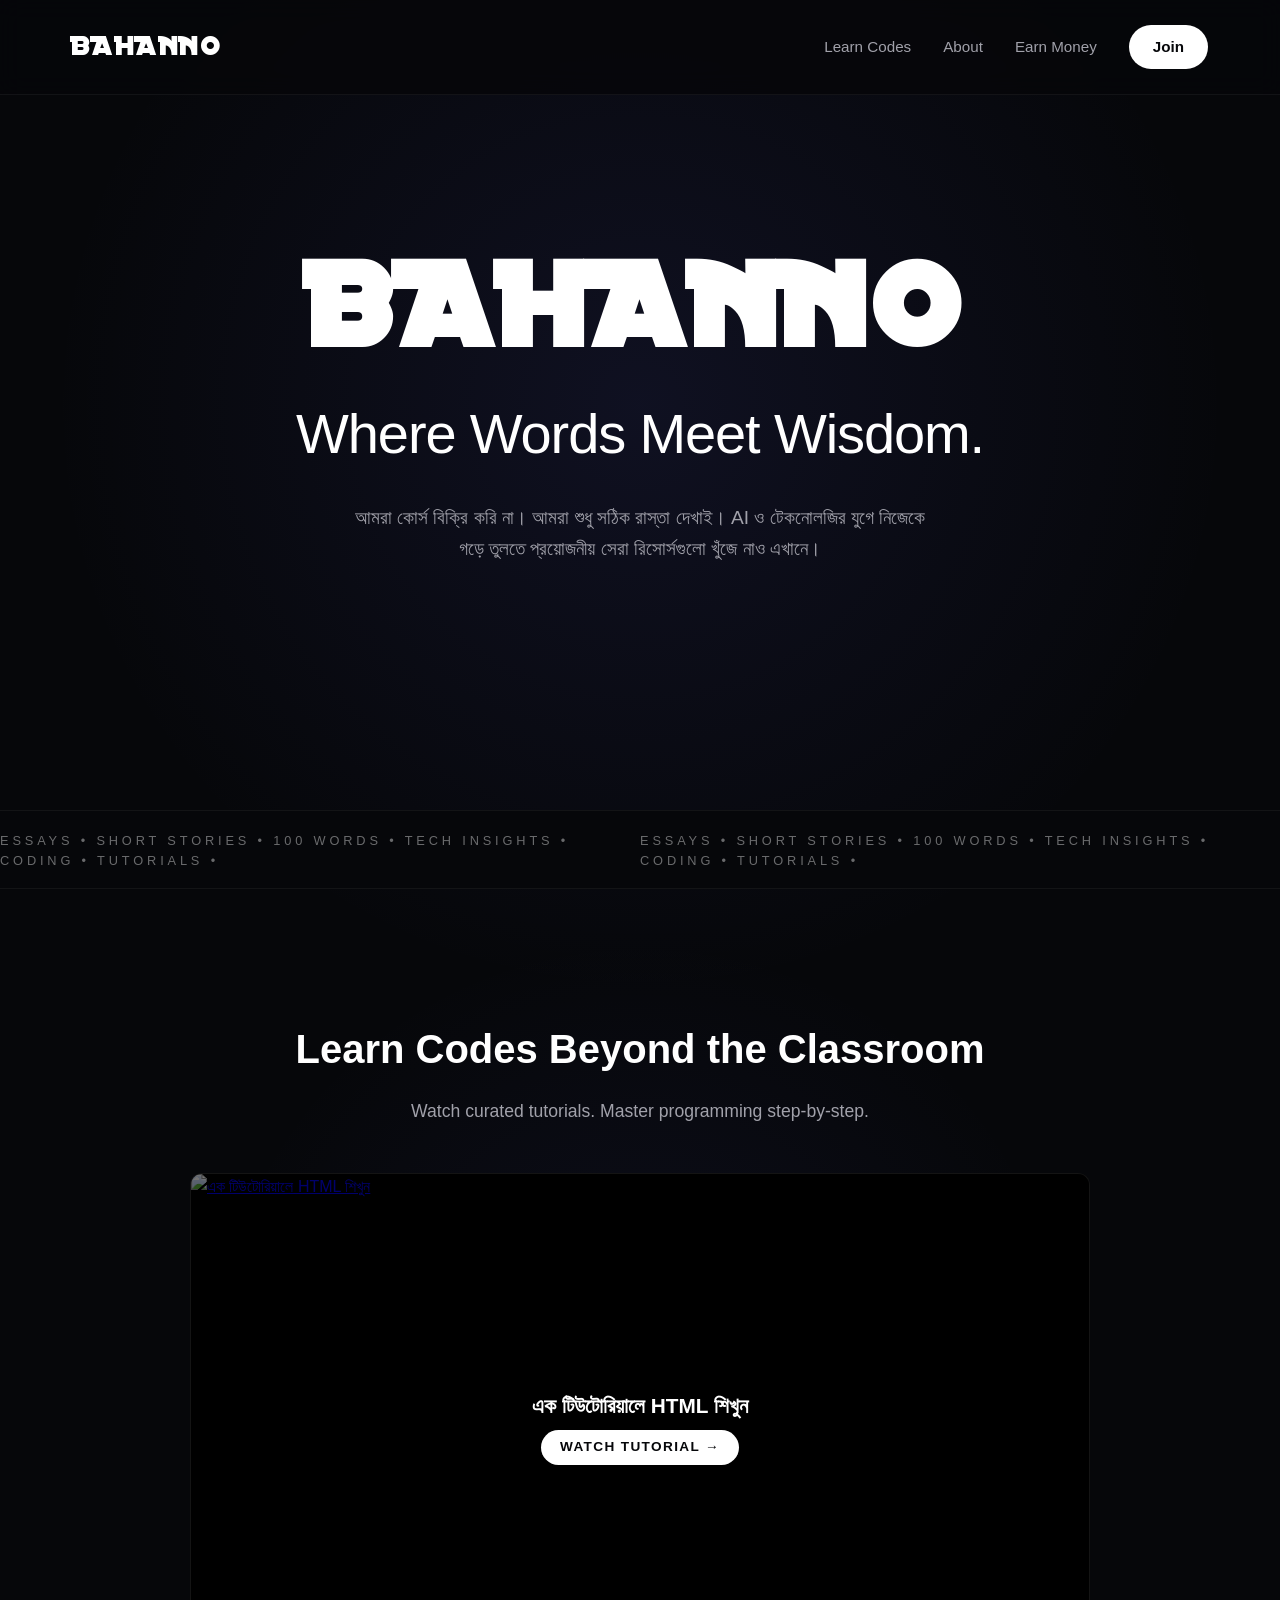
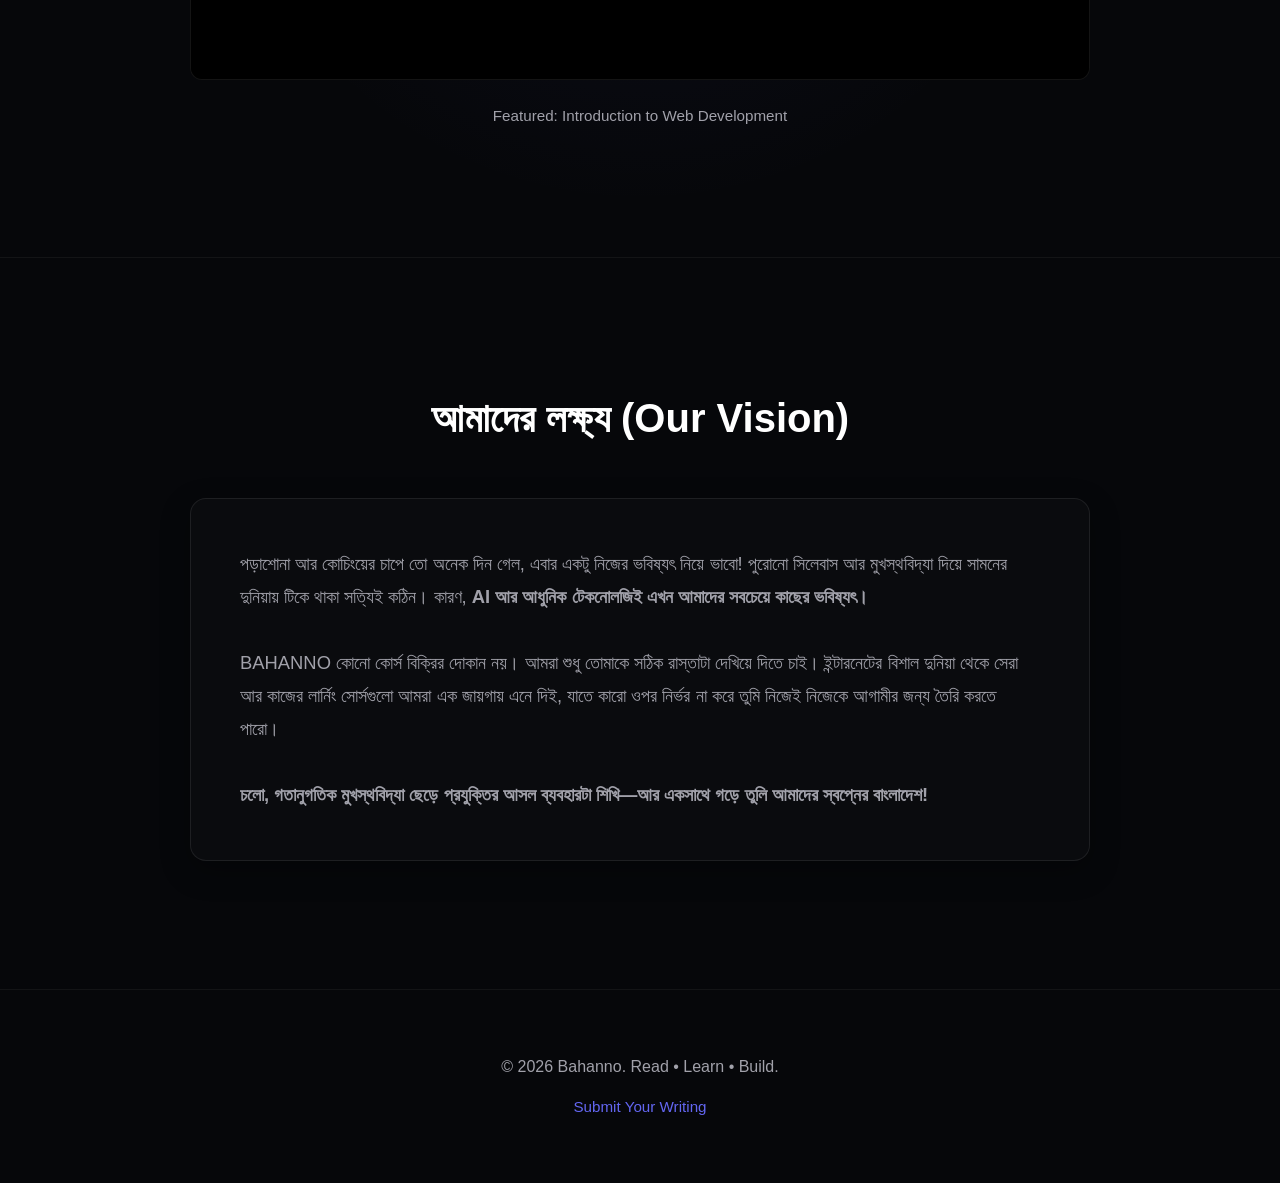
==== index.html @ 5e975644 "Update: Removed Writings section to focus on Video Resources and Earning Guides" ====
<!DOCTYPE html>
<html lang="en">
<head>
    <meta charset="UTF-8">
    <meta name="viewport" content="width=device-width, initial-scale=1.0">
    <title>BAHANNO — Read, Learn, and Build</title>
    <meta name="description" content="A premium text-based educational platform. Dive into stories, essays, and learn programming through curated videos.">
    <link href="https://api.fontshare.com/v2/css?f[]=clash-display@400,500,600,700&display=swap" rel="stylesheet">
    <link rel="stylesheet" href="style.css">
    <link rel="icon" href="favicon.svg" type="image/svg+xml">
    <meta name="google-site-verification" content="NQYOWww0oI9K60jm8zkJA8tMmXMYmN0m78YshQ8pZj4" />
</head>
<body>

    <!-- Premium Sticky Navbar -->
    <nav class="navbar">
        <div class="nav-container">
            <a href="#" class="nav-logo">BAHANNO</a>
            <div class="nav-links">
                <a href="#codes">Learn Codes</a>
                <a href="#about">About</a>
                <a href="earn-money.html">Earn Money</a>
                <a href="#enroll" class="nav-btn">Join</a>
            </div>
        </div>
    </nav>

    <!-- Hero Section -->
    <header class="hero" id="home">
        <div class="hero-content">
            <h1 class="brand-name">BAHANNO</h1>
            <h2 class="headline">Where Words Meet Wisdom.</h2>
            <p class="hero-subtext">আমরা কোর্স বিক্রি করি না। আমরা শুধু সঠিক রাস্তা দেখাই। AI ও টেকনোলজির যুগে নিজেকে গড়ে তুলতে প্রয়োজনীয় সেরা রিসোর্সগুলো খুঁজে নাও এখানে।</p>
        </div>
    </header>

    <!-- Marquee -->
    <div class="marquee-container">
        <div class="marquee-track">
            <span>ESSAYS • SHORT STORIES • 100 WORDS • TECH INSIGHTS • CODING • TUTORIALS • </span>
            <span>ESSAYS • SHORT STORIES • 100 WORDS • TECH INSIGHTS • CODING • TUTORIALS • </span>
        </div>
    </div>

    

    <!-- Learn Codes Section (Video Embed) -->
    <section class="learn-codes" id="codes">
        <div class="container">
            <h2 class="section-title">Learn Codes Beyond the Classroom</h2>
            <p class="section-subtitle">Watch curated tutorials. Master programming step-by-step.</p>
            
            <div class="video-card">
                <a href="html-tutorial.html" class="video-link">
                    <img src="https://img.youtube.com/vi/b4Rlq3KTSik/maxresdefault.jpg" alt="এক টিউটোরিয়ালে HTML শিখুন" class="video-thumbnail">
                    <div class="video-overlay">
                        <h3>এক টিউটোরিয়ালে HTML শিখুন</h3>
                        <p>Watch Tutorial &rarr;</p>
                    </div>
                </a>
            </div>
            <p class="video-caption">Featured: Introduction to Web Development</p>
        </div>
    </section>

    <!-- About Section -->
    <section class="about" id="about">
        <div class="container">
            <h2 class="section-title">আমাদের লক্ষ্য (Our Vision)</h2>
            <div class="about-card">
                <p class="about-text" style="font-family: inherit; text-align: left; line-height: 1.8;">
                    পড়াশোনা আর কোচিংয়ের চাপে তো অনেক দিন গেল, এবার একটু নিজের ভবিষ্যৎ নিয়ে ভাবো! পুরোনো সিলেবাস আর মুখস্থবিদ্যা দিয়ে সামনের দুনিয়ায় টিকে থাকা সত্যিই কঠিন। কারণ, <strong>AI আর আধুনিক টেকনোলজিই এখন আমাদের সবচেয়ে কাছের ভবিষ্যৎ।</strong>
                    <br><br>
                    BAHANNO কোনো কোর্স বিক্রির দোকান নয়। আমরা শুধু তোমাকে সঠিক রাস্তাটা দেখিয়ে দিতে চাই। ইন্টারনেটের বিশাল দুনিয়া থেকে সেরা আর কাজের লার্নিং সোর্সগুলো আমরা এক জায়গায় এনে দিই, যাতে কারো ওপর নির্ভর না করে তুমি নিজেই নিজেকে আগামীর জন্য তৈরি করতে পারো।
                    <br><br>
                    <strong>চলো, গতানুগতিক মুখস্থবিদ্যা ছেড়ে প্রযুক্তির আসল ব্যবহারটা শিখি—আর একসাথে গড়ে তুলি আমাদের স্বপ্নের বাংলাদেশ!</strong>
                </p>
            </div>
        </div>
    </section>

    <!-- Footer -->
    <footer id="enroll">
        <div class="footer-content">
            <p>&copy; 2026 Bahanno. Read • Learn • Build.</p>
            <a href="#" class="footer-link">Submit Your Writing</a>
        </div>
    </footer>

    <script src="script.js"></script>
</body>
</html>
---- style.css ----
/* =========================================
   BAHANNO - TEXT-BASED EDTECH PLATFORM
   ========================================= */
@font-face {
    font-family: 'Bahanno Display';
    src: url('fonts/distant-galaxy.ttf') format('truetype');
    font-weight: normal;
    font-style: normal;
    font-display: swap;
}

:root {
    --bg-color: #06070A; 
    --text-main: #FFFFFF;
    --text-muted: #A1A1AA;
    --accent: #6366f1; 
    --font-logo: 'Bahanno Display', sans-serif;
    --font-body: 'Clash Display', sans-serif;
}

* { margin: 0; padding: 0; box-sizing: border-box; }
html { scroll-behavior: smooth; }

body {
    background-color: var(--bg-color);
    color: var(--text-muted);
    font-family: var(--font-body);
    line-height: 1.6;
    overflow-x: hidden;
}

.container { max-width: 1200px; margin: 0 auto; padding: 0 2rem; }

/* Navbar */
.navbar {
    position: fixed;
    top: 0; left: 0; width: 100%;
    padding: 1.5rem 0;
    background: rgba(6, 7, 10, 0.85);
    backdrop-filter: blur(12px);
    -webkit-backdrop-filter: blur(12px);
    border-bottom: 1px solid rgba(255, 255, 255, 0.05);
    z-index: 1000;
}

.nav-container {
    max-width: 1200px; margin: 0 auto; padding: 0 2rem;
    display: flex; justify-content: space-between; align-items: center;
}

.nav-logo {
    font-family: var(--font-logo);
    color: var(--text-main);
    font-size: 1.8rem;
    text-decoration: none;
    letter-spacing: 0.05em;
}

.nav-links { display: flex; align-items: center; gap: 2rem; }
.nav-links a { 
    color: var(--text-muted); 
    text-decoration: none; 
    font-size: 0.95rem; 
    transition: color 0.3s; 
}
.nav-links a:hover { color: var(--text-main); }

.nav-btn {
    background: var(--text-main); 
    color: var(--bg-color) !important;
    padding: 0.6rem 1.5rem; 
    border-radius: 50px; 
    font-weight: 600;
}

/* Hero */
.hero {
    height: 90vh;
    display: flex; align-items: center; justify-content: center;
    text-align: center; position: relative; padding: 0 2rem;
}

.hero::before {
    content: ''; position: absolute; top: 50%; left: 50%;
    transform: translate(-50%, -50%); width: 100vw; height: 100vw;
    background: radial-gradient(circle, rgba(99, 102, 241, 0.1) 0%, rgba(6, 7, 10, 0) 65%);
    z-index: -1; pointer-events: none;
}

.hero-content { max-width: 800px; animation: fadeInUp 1.2s ease forwards; opacity: 0; transform: translateY(20px); }

.brand-name {
    font-family: var(--font-logo); font-size: clamp(4rem, 12vw, 8rem);
    color: var(--text-main); letter-spacing: 0.05em; margin-bottom: 1rem; line-height: 1;
}

.headline { font-size: clamp(1.8rem, 5vw, 3.5rem); color: var(--text-main); font-weight: 500; margin-bottom: 1.5rem; letter-spacing: -0.02em; }
.hero-subtext { font-size: clamp(1rem, 2vw, 1.2rem); max-width: 600px; margin: 0 auto; }

/* Marquee */
.marquee-container { overflow: hidden; border-top: 1px solid rgba(255,255,255,0.05); border-bottom: 1px solid rgba(255,255,255,0.05); padding: 1rem 0; background: var(--bg-color); }
.marquee-track { display: inline-flex; animation: marquee 25s linear infinite; }
.marquee-track span { font-size: 0.8rem; letter-spacing: 0.3em; color: var(--text-main); opacity: 0.4; text-transform: uppercase; padding-right: 1.5rem; }

/* Sections */
.section-title { color: var(--text-main); font-size: clamp(2rem, 4vw, 2.5rem); text-align: center; margin-bottom: 3rem; font-weight: 600; }
.section-subtitle { text-align: center; margin-bottom: 3rem; margin-top: -2rem; font-size: 1.1rem; }

/* Writings Grid */
.writings { padding: 8rem 0; border-bottom: 1px solid rgba(255,255,255,0.05); }
.article-grid { display: grid; grid-template-columns: repeat(auto-fit, minmax(320px, 1fr)); gap: 2rem; }

.article-card {
    background: rgba(255,255,255,0.02); 
    border: 1px solid rgba(255,255,255,0.08);
    padding: 2.5rem 2rem; border-radius: 12px; transition: all 0.3s ease;
    display: flex; flex-direction: column;
}
.article-card:hover { transform: translateY(-5px); border-color: var(--accent); background: rgba(99, 102, 241, 0.03); }

.article-meta { display: flex; justify-content: space-between; margin-bottom: 1rem; font-size: 0.8rem; text-transform: uppercase; letter-spacing: 0.05em; }
.tag { color: var(--accent); font-weight: 600; }
.read-time { color: var(--text-muted); }

.article-card h3 { color: var(--text-main); font-size: 1.5rem; margin-bottom: 1rem; line-height: 1.3; }
.article-card p { margin-bottom: 1.5rem; flex-grow: 1; font-size: 0.95rem; }

.read-more { color: var(--text-main); text-decoration: none; font-weight: 500; font-size: 0.9rem; transition: color 0.3s; }
.read-more:hover { color: var(--accent); }

/* Learn Codes / Video Section */
.learn-codes { padding: 8rem 0; position: relative; }
.learn-codes::before { content: ''; position: absolute; top: 50%; left: 50%; transform: translate(-50%, -50%); width: 80vw; height: 80vw; background: radial-gradient(circle, rgba(99, 102, 241, 0.08) 0%, rgba(10, 11, 16, 0) 60%); z-index: -1; pointer-events: none; }

.video-container {
    max-width: 900px;
    margin: 0 auto;
    border-radius: 16px;
    overflow: hidden;
    border: 1px solid rgba(255,255,255,0.1);
    box-shadow: 0 20px 40px rgba(0,0,0,0.5);
    aspect-ratio: 16 / 9;
}

.video-container iframe { width: 100%; height: 100%; }

.video-caption { text-align: center; margin-top: 1.5rem; font-size: 0.95rem; color: var(--text-muted); }

/* About */
.about { padding: 8rem 0; border-top: 1px solid rgba(255,255,255,0.05); }
.about-text { font-size: 1.15rem; max-width: 800px; margin: 0 auto; text-align: center; line-height: 1.8; }

/* Footer */
footer { padding: 4rem 2rem; border-top: 1px solid rgba(255,255,255,0.05); text-align: center; }
.footer-content { display: flex; flex-direction: column; align-items: center; gap: 1rem; }
.footer-link { color: var(--accent); text-decoration: none; font-size: 0.95rem; transition: color 0.3s; }
.footer-link:hover { color: var(--text-main); }

@keyframes marquee { 0% { transform: translateX(0); } 100% { transform: translateX(-50%); } }
@keyframes fadeInUp { to { opacity: 1; transform: translateY(0); } }

/* Mobile */
@media (max-width: 768px) {
    .nav-links { display: none; }
    .navbar { padding: 1rem 0; }
    .article-grid { grid-template-columns: 1fr; }
    .hero { height: 80vh; }
}

/* =========================================
   TUTORIAL PAGE & VIDEO CARD STYLES
   ========================================= */
.tutorial-hero { padding: 10rem 0 4rem 0; text-align: center; }
.tutorial-title { color: var(--text-main); font-size: clamp(2rem, 5vw, 3.5rem); font-weight: 600; margin-bottom: 1rem; }
.tutorial-subtitle { color: var(--text-muted); font-size: 1.2rem; margin-bottom: 3rem; }

.tutorial-content { padding: 4rem 0 8rem 0; }
.tutorial-content h2 { color: var(--text-main); font-size: 1.8rem; margin: 2rem 0 1rem 0; }
.tutorial-content p { font-size: 1.1rem; line-height: 1.8; margin-bottom: 1.5rem; color: var(--text-muted); }
.tutorial-content ul { margin: 1rem 0 2rem 1.5rem; font-size: 1.1rem; line-height: 1.8; }
.tutorial-content li { margin-bottom: 0.5rem; color: var(--text-muted); }
.tutorial-content strong { color: var(--text-main); }

/* Homepage Video Card */
.video-card {
    max-width: 900px; margin: 0 auto; border-radius: 16px; overflow: hidden;
    position: relative; cursor: pointer; border: 1px solid rgba(255,255,255,0.1);
    transition: transform 0.3s ease, box-shadow 0.3s ease;
}
.video-card:hover { transform: translateY(-5px); box-shadow: 0 20px 40px rgba(0,0,0,0.6); }
.video-thumbnail { width: 100%; display: block; aspect-ratio: 16/9; object-fit: cover; opacity: 0.7; transition: opacity 0.3s ease; }
.video-card:hover .video-thumbnail { opacity: 1; }
.video-overlay {
    position: absolute; top: 0; left: 0; width: 100%; height: 100%;
    display: flex; flex-direction: column; justify-content: center; align-items: center;
    background: rgba(0,0,0,0.5); text-align: center; padding: 2rem;
}
.video-overlay h3 { color: #fff; font-size: 1.5rem; margin-bottom: 1rem; font-weight: 600; text-shadow: 0 2px 4px rgba(0,0,0,0.8); }
.video-overlay p { color: var(--accent); font-size: 1rem; font-weight: 600; text-transform: uppercase; letter-spacing: 0.1em; background: #fff; padding: 0.5rem 1.5rem; border-radius: 50px; }

/* =========================================
   VIDEO GRID & NEW CARD STYLES
   ========================================= */
.video-grid {
    display: grid;
    grid-template-columns: repeat(auto-fit, minmax(300px, 1fr));
    gap: 2rem;
    max-width: 1000px;
    margin: 0 auto;
}

.video-card {
    position: relative; 
    cursor: pointer; 
    border-radius: 12px; 
    overflow: hidden;
    border: 1px solid rgba(255,255,255,0.08);
    transition: transform 0.3s ease, box-shadow 0.3s ease;
    background: #000;
}

.video-card:hover {
    transform: translateY(-5px);
    box-shadow: 0 15px 30px rgba(0,0,0,0.5);
    border-color: var(--accent);
}

.video-thumbnail {
    width: 100%; 
    display: block; 
    aspect-ratio: 16/9; 
    object-fit: cover; 
    opacity: 0.75; 
    transition: opacity 0.3s ease;
}

.video-card:hover .video-thumbnail {
    opacity: 1;
}

.video-overlay {
    position: absolute; 
    top: 0; left: 0; 
    width: 100%; height: 100%;
    display: flex; 
    flex-direction: column; 
    justify-content: center; 
    align-items: center;
    background: rgba(0,0,0,0.4); 
    text-align: center; 
    padding: 1.5rem;
    transition: background 0.3s ease;
}

.video-card:hover .video-overlay {
    background: rgba(0,0,0,0.2);
}

.video-overlay h3 { 
    color: #fff; 
    font-size: 1.3rem; 
    margin-bottom: 0.5rem; 
    font-weight: 600; 
    text-shadow: 0 2px 4px rgba(0,0,0,0.8); 
}

.video-overlay p { 
    color: var(--bg-color); 
    font-size: 0.85rem; 
    font-weight: 600; 
    text-transform: uppercase; 
    letter-spacing: 0.1em; 
    background: var(--text-main); 
    padding: 0.4rem 1.2rem; 
    border-radius: 50px;
    transition: transform 0.3s ease;
}

.video-card:hover .video-overlay p {
    transform: scale(1.05);
}

/* =========================================
   About Card & Vision Text Styling
   ========================================= */
.about-card {
    background: rgba(255, 255, 255, 0.02);
    border: 1px solid rgba(255, 255, 255, 0.08);
    border-radius: 16px;
    padding: 3rem;
    max-width: 900px;
    margin: 0 auto;
    box-shadow: 0 10px 30px rgba(0,0,0,0.3);
}

@media (max-width: 768px) {
    .about-card {
        padding: 1.5rem;
    }
}
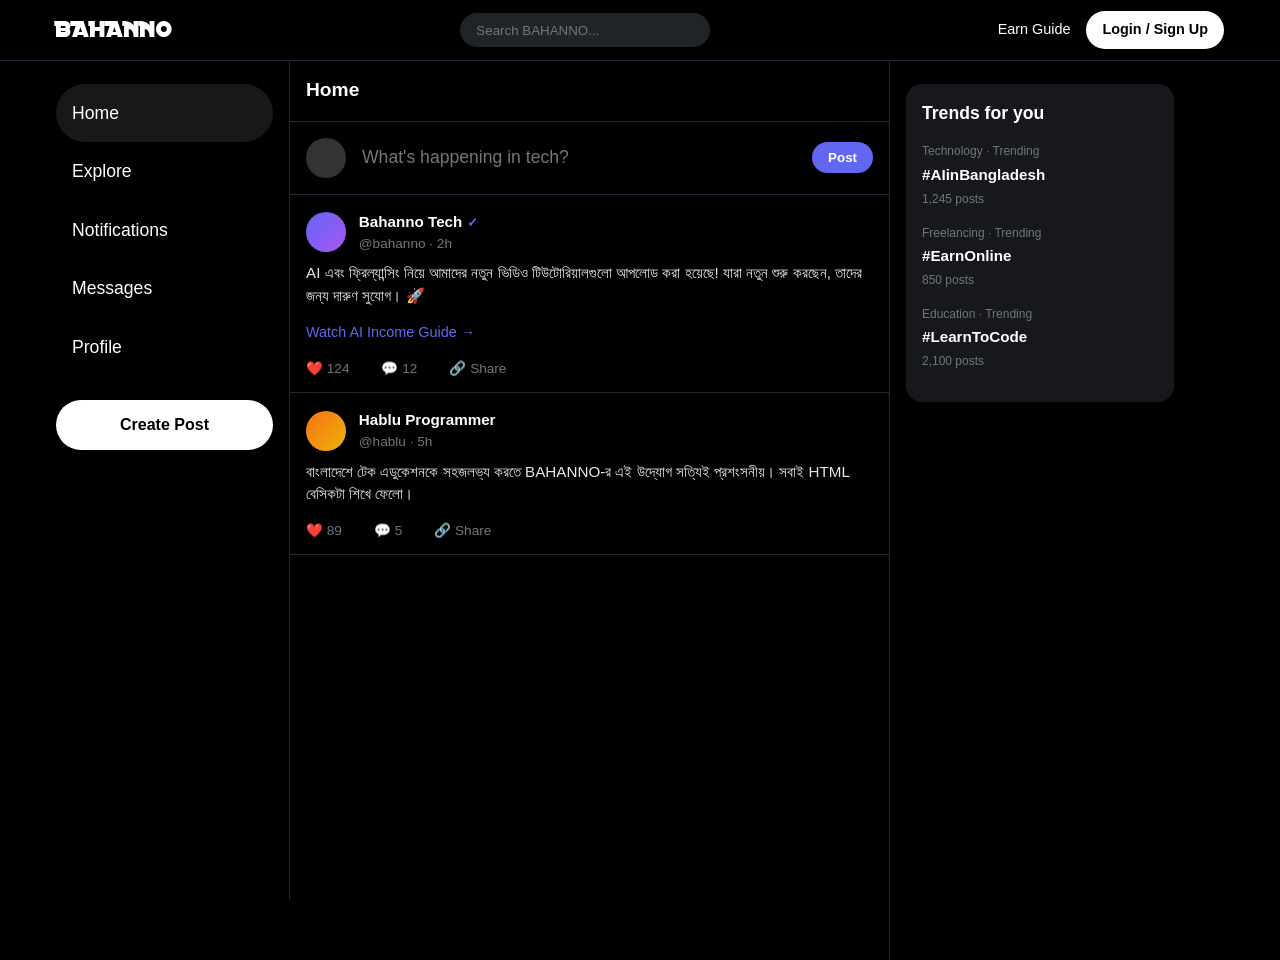
==== commit c3a10f0f: "Major Update: Transformed site into a Social Media UI platform" ====
--- a/index.html
+++ b/index.html
@@ -1,91 +1,120 @@
 <!DOCTYPE html>
-<html lang="en">
+<html lang="bn">
 <head>
     <meta charset="UTF-8">
     <meta name="viewport" content="width=device-width, initial-scale=1.0">
-    <title>BAHANNO — Read, Learn, and Build</title>
-    <meta name="description" content="A premium text-based educational platform. Dive into stories, essays, and learn programming through curated videos.">
+    <title>BAHANNO — Bangladesh's Tech & Creative Network</title>
     <link href="https://api.fontshare.com/v2/css?f[]=clash-display@400,500,600,700&display=swap" rel="stylesheet">
     <link rel="stylesheet" href="style.css">
     <link rel="icon" href="favicon.svg" type="image/svg+xml">
-    <meta name="google-site-verification" content="NQYOWww0oI9K60jm8zkJA8tMmXMYmN0m78YshQ8pZj4" />
 </head>
 <body>
 
-    <!-- Premium Sticky Navbar -->
+    <!-- Top Navbar -->
     <nav class="navbar">
         <div class="nav-container">
             <a href="#" class="nav-logo">BAHANNO</a>
-            <div class="nav-links">
-                <a href="#codes">Learn Codes</a>
-                <a href="#about">About</a>
-                <a href="earn-money.html">Earn Money</a>
-                <a href="#enroll" class="nav-btn">Join</a>
+            <div class="search-bar">
+                <input type="text" placeholder="Search BAHANNO...">
+            </div>
+            <div class="nav-actions">
+                <a href="earn-money.html" class="nav-link">Earn Guide</a>
+                <a href="#" class="nav-btn">Login / Sign Up</a>
             </div>
         </div>
     </nav>
 
-    <!-- Hero Section -->
-    <header class="hero" id="home">
-        <div class="hero-content">
-            <h1 class="brand-name">BAHANNO</h1>
-            <h2 class="headline">Where Words Meet Wisdom.</h2>
-            <p class="hero-subtext">আমরা কোর্স বিক্রি করি না। আমরা শুধু সঠিক রাস্তা দেখাই। AI ও টেকনোলজির যুগে নিজেকে গড়ে তুলতে প্রয়োজনীয় সেরা রিসোর্সগুলো খুঁজে নাও এখানে।</p>
-        </div>
-    </header>
+    <!-- Main App Layout -->
+    <div class="app-layout">
+        
+        <!-- Left Sidebar -->
+        <aside class="sidebar-left">
+            <ul class="nav-menu">
+                <li><a href="#" class="active">Home</a></li>
+                <li><a href="#">Explore</a></li>
+                <li><a href="#">Notifications</a></li>
+                <li><a href="#">Messages</a></li>
+                <li><a href="#">Profile</a></li>
+            </ul>
+            <button class="tweet-btn">Create Post</button>
+        </aside>
 
-    <!-- Marquee -->
-    <div class="marquee-container">
-        <div class="marquee-track">
-            <span>ESSAYS • SHORT STORIES • 100 WORDS • TECH INSIGHTS • CODING • TUTORIALS • </span>
-            <span>ESSAYS • SHORT STORIES • 100 WORDS • TECH INSIGHTS • CODING • TUTORIALS • </span>
-        </div>
+        <!-- Main Feed -->
+        <main class="main-feed">
+            <div class="feed-header">
+                <h2>Home</h2>
+            </div>
+
+            <!-- Create Post Box -->
+            <div class="create-post-box">
+                <div class="avatar"></div>
+                <input type="text" placeholder="What's happening in tech?" id="postInput">
+                <button class="post-action-btn" onclick="addPost()">Post</button>
+            </div>
+
+            <!-- Post 1 -->
+            <div class="post-card">
+                <div class="post-header">
+                    <div class="avatar bg-purple"></div>
+                    <div class="user-info">
+                        <span class="user-name">Bahanno Tech <span class="verified">✓</span></span>
+                        <span class="user-handle">@bahanno · 2h</span>
+                    </div>
+                </div>
+                <div class="post-content">
+                    <p>AI এবং ফ্রিল্যান্সিং নিয়ে আমাদের নতুন ভিডিও টিউটোরিয়ালগুলো আপলোড করা হয়েছে! যারা নতুন শুরু করছেন, তাদের জন্য দারুণ সুযোগ। 🚀</p>
+                    <a href="ai-income.html" class="post-link">Watch AI Income Guide &rarr;</a>
+                </div>
+                <div class="post-actions">
+                    <button onclick="toggleLike(this)">❤️ 124</button>
+                    <button>💬 12</button>
+                    <button>🔗 Share</button>
+                </div>
+            </div>
+
+            <!-- Post 2 -->
+            <div class="post-card">
+                <div class="post-header">
+                    <div class="avatar bg-orange"></div>
+                    <div class="user-info">
+                        <span class="user-name">Hablu Programmer</span>
+                        <span class="user-handle">@hablu · 5h</span>
+                    </div>
+                </div>
+                <div class="post-content">
+                    <p>বাংলাদেশে টেক এডুকেশনকে সহজলভ্য করতে BAHANNO-র এই উদ্যোগ সত্যিই প্রশংসনীয়। সবাই HTML বেসিকটা শিখে ফেলো।</p>
+                </div>
+                <div class="post-actions">
+                    <button onclick="toggleLike(this)">❤️ 89</button>
+                    <button>💬 5</button>
+                    <button>🔗 Share</button>
+                </div>
+            </div>
+        </main>
+
+        <!-- Right Sidebar (Trends) -->
+        <aside class="sidebar-right">
+            <div class="trends-box">
+                <h3>Trends for you</h3>
+                <div class="trend-item">
+                    <span class="trend-category">Technology · Trending</span>
+                    <span class="trend-name">#AIinBangladesh</span>
+                    <span class="trend-tweets">1,245 posts</span>
+                </div>
+                <div class="trend-item">
+                    <span class="trend-category">Freelancing · Trending</span>
+                    <span class="trend-name">#EarnOnline</span>
+                    <span class="trend-tweets">850 posts</span>
+                </div>
+                <div class="trend-item">
+                    <span class="trend-category">Education · Trending</span>
+                    <span class="trend-name">#LearnToCode</span>
+                    <span class="trend-tweets">2,100 posts</span>
+                </div>
+            </div>
+        </aside>
+
     </div>
-
-    
-
-    <!-- Learn Codes Section (Video Embed) -->
-    <section class="learn-codes" id="codes">
-        <div class="container">
-            <h2 class="section-title">Learn Codes Beyond the Classroom</h2>
-            <p class="section-subtitle">Watch curated tutorials. Master programming step-by-step.</p>
-            
-            <div class="video-card">
-                <a href="html-tutorial.html" class="video-link">
-                    <img src="https://img.youtube.com/vi/b4Rlq3KTSik/maxresdefault.jpg" alt="এক টিউটোরিয়ালে HTML শিখুন" class="video-thumbnail">
-                    <div class="video-overlay">
-                        <h3>এক টিউটোরিয়ালে HTML শিখুন</h3>
-                        <p>Watch Tutorial &rarr;</p>
-                    </div>
-                </a>
-            </div>
-            <p class="video-caption">Featured: Introduction to Web Development</p>
-        </div>
-    </section>
-
-    <!-- About Section -->
-    <section class="about" id="about">
-        <div class="container">
-            <h2 class="section-title">আমাদের লক্ষ্য (Our Vision)</h2>
-            <div class="about-card">
-                <p class="about-text" style="font-family: inherit; text-align: left; line-height: 1.8;">
-                    পড়াশোনা আর কোচিংয়ের চাপে তো অনেক দিন গেল, এবার একটু নিজের ভবিষ্যৎ নিয়ে ভাবো! পুরোনো সিলেবাস আর মুখস্থবিদ্যা দিয়ে সামনের দুনিয়ায় টিকে থাকা সত্যিই কঠিন। কারণ, <strong>AI আর আধুনিক টেকনোলজিই এখন আমাদের সবচেয়ে কাছের ভবিষ্যৎ।</strong>
-                    <br><br>
-                    BAHANNO কোনো কোর্স বিক্রির দোকান নয়। আমরা শুধু তোমাকে সঠিক রাস্তাটা দেখিয়ে দিতে চাই। ইন্টারনেটের বিশাল দুনিয়া থেকে সেরা আর কাজের লার্নিং সোর্সগুলো আমরা এক জায়গায় এনে দিই, যাতে কারো ওপর নির্ভর না করে তুমি নিজেই নিজেকে আগামীর জন্য তৈরি করতে পারো।
-                    <br><br>
-                    <strong>চলো, গতানুগতিক মুখস্থবিদ্যা ছেড়ে প্রযুক্তির আসল ব্যবহারটা শিখি—আর একসাথে গড়ে তুলি আমাদের স্বপ্নের বাংলাদেশ!</strong>
-                </p>
-            </div>
-        </div>
-    </section>
-
-    <!-- Footer -->
-    <footer id="enroll">
-        <div class="footer-content">
-            <p>&copy; 2026 Bahanno. Read • Learn • Build.</p>
-            <a href="#" class="footer-link">Submit Your Writing</a>
-        </div>
-    </footer>
 
     <script src="script.js"></script>
 </body>
--- a/style.css
+++ b/style.css
@@ -1,300 +1,140 @@
 /* =========================================
-   BAHANNO - TEXT-BASED EDTECH PLATFORM
+   BAHANNO - SOCIAL MEDIA UI
    ========================================= */
 @font-face {
     font-family: 'Bahanno Display';
     src: url('fonts/distant-galaxy.ttf') format('truetype');
-    font-weight: normal;
-    font-style: normal;
-    font-display: swap;
 }
 
 :root {
-    --bg-color: #06070A; 
+    --bg-color: #000000;
+    --panel-bg: #0A0B10;
+    --border-color: #1F2937;
     --text-main: #FFFFFF;
-    --text-muted: #A1A1AA;
+    --text-muted: #71767b;
     --accent: #6366f1; 
     --font-logo: 'Bahanno Display', sans-serif;
-    --font-body: 'Clash Display', sans-serif;
+    --font-body: 'Clash Display', -apple-system, sans-serif;
 }
 
 * { margin: 0; padding: 0; box-sizing: border-box; }
-html { scroll-behavior: smooth; }
-
 body {
     background-color: var(--bg-color);
-    color: var(--text-muted);
+    color: var(--text-main);
     font-family: var(--font-body);
-    line-height: 1.6;
+    line-height: 1.5;
     overflow-x: hidden;
 }
 
-.container { max-width: 1200px; margin: 0 auto; padding: 0 2rem; }
-
 /* Navbar */
 .navbar {
-    position: fixed;
-    top: 0; left: 0; width: 100%;
-    padding: 1.5rem 0;
-    background: rgba(6, 7, 10, 0.85);
+    position: fixed; top: 0; left: 0; width: 100%;
+    background: rgba(0, 0, 0, 0.85);
     backdrop-filter: blur(12px);
-    -webkit-backdrop-filter: blur(12px);
-    border-bottom: 1px solid rgba(255, 255, 255, 0.05);
+    border-bottom: 1px solid var(--border-color);
     z-index: 1000;
 }
+.nav-container {
+    max-width: 1200px; margin: 0 auto; padding: 0 1rem;
+    height: 60px; display: flex; justify-content: space-between; align-items: center;
+}
+.nav-logo { font-family: var(--font-logo); color: var(--text-main); font-size: 1.5rem; text-decoration: none; }
+.search-bar input {
+    background: #202327; border: none; border-radius: 20px;
+    padding: 0.6rem 1rem; color: white; width: 250px; font-family: inherit;
+    outline: none;
+}
+.nav-actions { display: flex; align-items: center; gap: 1rem; }
+.nav-link { color: var(--text-main); text-decoration: none; font-size: 0.9rem; }
+.nav-btn { background: var(--text-main); color: var(--bg-color); padding: 0.5rem 1rem; border-radius: 20px; font-weight: 600; text-decoration: none; font-size: 0.9rem; }
 
-.nav-container {
-    max-width: 1200px; margin: 0 auto; padding: 0 2rem;
-    display: flex; justify-content: space-between; align-items: center;
+/* App Layout */
+.app-layout {
+    max-width: 1200px; margin: 60px auto 0; display: flex; min-height: 100vh;
 }
 
-.nav-logo {
-    font-family: var(--font-logo);
-    color: var(--text-main);
-    font-size: 1.8rem;
-    text-decoration: none;
-    letter-spacing: 0.05em;
+/* Left Sidebar */
+.sidebar-left {
+    width: 250px; padding: 1.5rem 1rem; border-right: 1px solid var(--border-color);
+    position: sticky; top: 60px; height: calc(100vh - 60px);
+}
+.nav-menu { list-style: none; }
+.nav-menu li a {
+    display: block; padding: 1rem; color: var(--text-main); text-decoration: none;
+    font-size: 1.1rem; font-weight: 500; border-radius: 30px; transition: background 0.2s;
+}
+.nav-menu li a:hover, .nav-menu li a.active { background: #181818; }
+.tweet-btn {
+    width: 100%; padding: 1rem; margin-top: 1.5rem; background: var(--text-main);
+    color: var(--bg-color); border: none; border-radius: 30px; font-weight: 600;
+    font-size: 1rem; cursor: pointer; font-family: inherit; transition: opacity 0.2s;
+}
+.tweet-btn:hover { opacity: 0.9; }
+
+/* Main Feed */
+.main-feed {
+    flex: 1; border-right: 1px solid var(--border-color); max-width: 600px;
+}
+.feed-header {
+    padding: 1rem; border-bottom: 1px solid var(--border-color);
+    position: sticky; top: 60px; background: rgba(0,0,0,0.85); backdrop-filter: blur(12px); z-index: 10;
+}
+.feed-header h2 { font-size: 1.2rem; }
+
+/* Create Post */
+.create-post-box {
+    padding: 1rem; border-bottom: 1px solid var(--border-color);
+    display: flex; gap: 1rem; align-items: center;
+}
+.create-post-box input {
+    flex: 1; background: transparent; border: none; color: white;
+    font-size: 1.1rem; outline: none; font-family: inherit;
+}
+.post-action-btn {
+    background: var(--accent); color: white; border: none; padding: 0.5rem 1rem;
+    border-radius: 20px; font-weight: 600; cursor: pointer; font-family: inherit;
 }
 
-.nav-links { display: flex; align-items: center; gap: 2rem; }
-.nav-links a { 
-    color: var(--text-muted); 
-    text-decoration: none; 
-    font-size: 0.95rem; 
-    transition: color 0.3s; 
+/* Post Card */
+.post-card {
+    padding: 1rem; border-bottom: 1px solid var(--border-color); transition: background 0.2s;
 }
-.nav-links a:hover { color: var(--text-main); }
+.post-card:hover { background: rgba(255, 255, 255, 0.02); }
+.post-header { display: flex; gap: 0.8rem; align-items: center; margin-bottom: 0.5rem; }
+.avatar { width: 40px; height: 40px; border-radius: 50%; background: #333; flex-shrink: 0; }
+.bg-purple { background: linear-gradient(135deg, #6366f1, #a855f7); }
+.bg-orange { background: linear-gradient(135deg, #f97316, #eab308); }
+.user-info { display: flex; flex-direction: column; }
+.user-name { font-weight: 600; color: var(--text-main); font-size: 0.95rem; }
+.verified { color: var(--accent); font-size: 0.8rem; }
+.user-handle { color: var(--text-muted); font-size: 0.85rem; }
+.post-content p { font-size: 0.95rem; margin-bottom: 0.8rem; color: #e5e7eb; }
+.post-link { color: var(--accent); text-decoration: none; font-size: 0.9rem; font-weight: 500; }
+.post-actions { display: flex; gap: 2rem; margin-top: 1rem; }
+.post-actions button {
+    background: transparent; border: none; color: var(--text-muted);
+    font-size: 0.85rem; cursor: pointer; display: flex; align-items: center; gap: 0.3rem;
+    transition: color 0.2s;
+}
+.post-actions button:hover { color: var(--accent); }
 
-.nav-btn {
-    background: var(--text-main); 
-    color: var(--bg-color) !important;
-    padding: 0.6rem 1.5rem; 
-    border-radius: 50px; 
-    font-weight: 600;
+/* Right Sidebar */
+.sidebar-right { width: 300px; padding: 1.5rem 1rem; display: none; }
+@media (min-width: 1000px) { .sidebar-right { display: block; } }
+.trends-box {
+    background: #16181c; border-radius: 16px; padding: 1rem;
 }
-
-/* Hero */
-.hero {
-    height: 90vh;
-    display: flex; align-items: center; justify-content: center;
-    text-align: center; position: relative; padding: 0 2rem;
-}
-
-.hero::before {
-    content: ''; position: absolute; top: 50%; left: 50%;
-    transform: translate(-50%, -50%); width: 100vw; height: 100vw;
-    background: radial-gradient(circle, rgba(99, 102, 241, 0.1) 0%, rgba(6, 7, 10, 0) 65%);
-    z-index: -1; pointer-events: none;
-}
-
-.hero-content { max-width: 800px; animation: fadeInUp 1.2s ease forwards; opacity: 0; transform: translateY(20px); }
-
-.brand-name {
-    font-family: var(--font-logo); font-size: clamp(4rem, 12vw, 8rem);
-    color: var(--text-main); letter-spacing: 0.05em; margin-bottom: 1rem; line-height: 1;
-}
-
-.headline { font-size: clamp(1.8rem, 5vw, 3.5rem); color: var(--text-main); font-weight: 500; margin-bottom: 1.5rem; letter-spacing: -0.02em; }
-.hero-subtext { font-size: clamp(1rem, 2vw, 1.2rem); max-width: 600px; margin: 0 auto; }
-
-/* Marquee */
-.marquee-container { overflow: hidden; border-top: 1px solid rgba(255,255,255,0.05); border-bottom: 1px solid rgba(255,255,255,0.05); padding: 1rem 0; background: var(--bg-color); }
-.marquee-track { display: inline-flex; animation: marquee 25s linear infinite; }
-.marquee-track span { font-size: 0.8rem; letter-spacing: 0.3em; color: var(--text-main); opacity: 0.4; text-transform: uppercase; padding-right: 1.5rem; }
-
-/* Sections */
-.section-title { color: var(--text-main); font-size: clamp(2rem, 4vw, 2.5rem); text-align: center; margin-bottom: 3rem; font-weight: 600; }
-.section-subtitle { text-align: center; margin-bottom: 3rem; margin-top: -2rem; font-size: 1.1rem; }
-
-/* Writings Grid */
-.writings { padding: 8rem 0; border-bottom: 1px solid rgba(255,255,255,0.05); }
-.article-grid { display: grid; grid-template-columns: repeat(auto-fit, minmax(320px, 1fr)); gap: 2rem; }
-
-.article-card {
-    background: rgba(255,255,255,0.02); 
-    border: 1px solid rgba(255,255,255,0.08);
-    padding: 2.5rem 2rem; border-radius: 12px; transition: all 0.3s ease;
-    display: flex; flex-direction: column;
-}
-.article-card:hover { transform: translateY(-5px); border-color: var(--accent); background: rgba(99, 102, 241, 0.03); }
-
-.article-meta { display: flex; justify-content: space-between; margin-bottom: 1rem; font-size: 0.8rem; text-transform: uppercase; letter-spacing: 0.05em; }
-.tag { color: var(--accent); font-weight: 600; }
-.read-time { color: var(--text-muted); }
-
-.article-card h3 { color: var(--text-main); font-size: 1.5rem; margin-bottom: 1rem; line-height: 1.3; }
-.article-card p { margin-bottom: 1.5rem; flex-grow: 1; font-size: 0.95rem; }
-
-.read-more { color: var(--text-main); text-decoration: none; font-weight: 500; font-size: 0.9rem; transition: color 0.3s; }
-.read-more:hover { color: var(--accent); }
-
-/* Learn Codes / Video Section */
-.learn-codes { padding: 8rem 0; position: relative; }
-.learn-codes::before { content: ''; position: absolute; top: 50%; left: 50%; transform: translate(-50%, -50%); width: 80vw; height: 80vw; background: radial-gradient(circle, rgba(99, 102, 241, 0.08) 0%, rgba(10, 11, 16, 0) 60%); z-index: -1; pointer-events: none; }
-
-.video-container {
-    max-width: 900px;
-    margin: 0 auto;
-    border-radius: 16px;
-    overflow: hidden;
-    border: 1px solid rgba(255,255,255,0.1);
-    box-shadow: 0 20px 40px rgba(0,0,0,0.5);
-    aspect-ratio: 16 / 9;
-}
-
-.video-container iframe { width: 100%; height: 100%; }
-
-.video-caption { text-align: center; margin-top: 1.5rem; font-size: 0.95rem; color: var(--text-muted); }
-
-/* About */
-.about { padding: 8rem 0; border-top: 1px solid rgba(255,255,255,0.05); }
-.about-text { font-size: 1.15rem; max-width: 800px; margin: 0 auto; text-align: center; line-height: 1.8; }
-
-/* Footer */
-footer { padding: 4rem 2rem; border-top: 1px solid rgba(255,255,255,0.05); text-align: center; }
-.footer-content { display: flex; flex-direction: column; align-items: center; gap: 1rem; }
-.footer-link { color: var(--accent); text-decoration: none; font-size: 0.95rem; transition: color 0.3s; }
-.footer-link:hover { color: var(--text-main); }
-
-@keyframes marquee { 0% { transform: translateX(0); } 100% { transform: translateX(-50%); } }
-@keyframes fadeInUp { to { opacity: 1; transform: translateY(0); } }
+.trends-box h3 { font-size: 1.1rem; margin-bottom: 1rem; }
+.trend-item { display: flex; flex-direction: column; margin-bottom: 1rem; cursor: pointer; }
+.trend-item:hover .trend-name { text-decoration: underline; }
+.trend-category { font-size: 0.75rem; color: var(--text-muted); }
+.trend-name { font-weight: 600; font-size: 0.95rem; color: var(--text-main); margin: 0.2rem 0; }
+.trend-tweets { font-size: 0.75rem; color: var(--text-muted); }
 
 /* Mobile */
 @media (max-width: 768px) {
-    .nav-links { display: none; }
-    .navbar { padding: 1rem 0; }
-    .article-grid { grid-template-columns: 1fr; }
-    .hero { height: 80vh; }
+    .sidebar-left { display: none; }
+    .search-bar { display: none; }
+    .app-layout { margin-top: 60px; }
+    .main-feed { border-right: none; }
 }
-
-/* =========================================
-   TUTORIAL PAGE & VIDEO CARD STYLES
-   ========================================= */
-.tutorial-hero { padding: 10rem 0 4rem 0; text-align: center; }
-.tutorial-title { color: var(--text-main); font-size: clamp(2rem, 5vw, 3.5rem); font-weight: 600; margin-bottom: 1rem; }
-.tutorial-subtitle { color: var(--text-muted); font-size: 1.2rem; margin-bottom: 3rem; }
-
-.tutorial-content { padding: 4rem 0 8rem 0; }
-.tutorial-content h2 { color: var(--text-main); font-size: 1.8rem; margin: 2rem 0 1rem 0; }
-.tutorial-content p { font-size: 1.1rem; line-height: 1.8; margin-bottom: 1.5rem; color: var(--text-muted); }
-.tutorial-content ul { margin: 1rem 0 2rem 1.5rem; font-size: 1.1rem; line-height: 1.8; }
-.tutorial-content li { margin-bottom: 0.5rem; color: var(--text-muted); }
-.tutorial-content strong { color: var(--text-main); }
-
-/* Homepage Video Card */
-.video-card {
-    max-width: 900px; margin: 0 auto; border-radius: 16px; overflow: hidden;
-    position: relative; cursor: pointer; border: 1px solid rgba(255,255,255,0.1);
-    transition: transform 0.3s ease, box-shadow 0.3s ease;
-}
-.video-card:hover { transform: translateY(-5px); box-shadow: 0 20px 40px rgba(0,0,0,0.6); }
-.video-thumbnail { width: 100%; display: block; aspect-ratio: 16/9; object-fit: cover; opacity: 0.7; transition: opacity 0.3s ease; }
-.video-card:hover .video-thumbnail { opacity: 1; }
-.video-overlay {
-    position: absolute; top: 0; left: 0; width: 100%; height: 100%;
-    display: flex; flex-direction: column; justify-content: center; align-items: center;
-    background: rgba(0,0,0,0.5); text-align: center; padding: 2rem;
-}
-.video-overlay h3 { color: #fff; font-size: 1.5rem; margin-bottom: 1rem; font-weight: 600; text-shadow: 0 2px 4px rgba(0,0,0,0.8); }
-.video-overlay p { color: var(--accent); font-size: 1rem; font-weight: 600; text-transform: uppercase; letter-spacing: 0.1em; background: #fff; padding: 0.5rem 1.5rem; border-radius: 50px; }
-
-/* =========================================
-   VIDEO GRID & NEW CARD STYLES
-   ========================================= */
-.video-grid {
-    display: grid;
-    grid-template-columns: repeat(auto-fit, minmax(300px, 1fr));
-    gap: 2rem;
-    max-width: 1000px;
-    margin: 0 auto;
-}
-
-.video-card {
-    position: relative; 
-    cursor: pointer; 
-    border-radius: 12px; 
-    overflow: hidden;
-    border: 1px solid rgba(255,255,255,0.08);
-    transition: transform 0.3s ease, box-shadow 0.3s ease;
-    background: #000;
-}
-
-.video-card:hover {
-    transform: translateY(-5px);
-    box-shadow: 0 15px 30px rgba(0,0,0,0.5);
-    border-color: var(--accent);
-}
-
-.video-thumbnail {
-    width: 100%; 
-    display: block; 
-    aspect-ratio: 16/9; 
-    object-fit: cover; 
-    opacity: 0.75; 
-    transition: opacity 0.3s ease;
-}
-
-.video-card:hover .video-thumbnail {
-    opacity: 1;
-}
-
-.video-overlay {
-    position: absolute; 
-    top: 0; left: 0; 
-    width: 100%; height: 100%;
-    display: flex; 
-    flex-direction: column; 
-    justify-content: center; 
-    align-items: center;
-    background: rgba(0,0,0,0.4); 
-    text-align: center; 
-    padding: 1.5rem;
-    transition: background 0.3s ease;
-}
-
-.video-card:hover .video-overlay {
-    background: rgba(0,0,0,0.2);
-}
-
-.video-overlay h3 { 
-    color: #fff; 
-    font-size: 1.3rem; 
-    margin-bottom: 0.5rem; 
-    font-weight: 600; 
-    text-shadow: 0 2px 4px rgba(0,0,0,0.8); 
-}
-
-.video-overlay p { 
-    color: var(--bg-color); 
-    font-size: 0.85rem; 
-    font-weight: 600; 
-    text-transform: uppercase; 
-    letter-spacing: 0.1em; 
-    background: var(--text-main); 
-    padding: 0.4rem 1.2rem; 
-    border-radius: 50px;
-    transition: transform 0.3s ease;
-}
-
-.video-card:hover .video-overlay p {
-    transform: scale(1.05);
-}
-
-/* =========================================
-   About Card & Vision Text Styling
-   ========================================= */
-.about-card {
-    background: rgba(255, 255, 255, 0.02);
-    border: 1px solid rgba(255, 255, 255, 0.08);
-    border-radius: 16px;
-    padding: 3rem;
-    max-width: 900px;
-    margin: 0 auto;
-    box-shadow: 0 10px 30px rgba(0,0,0,0.3);
-}
-
-@media (max-width: 768px) {
-    .about-card {
-        padding: 1.5rem;
-    }
-}
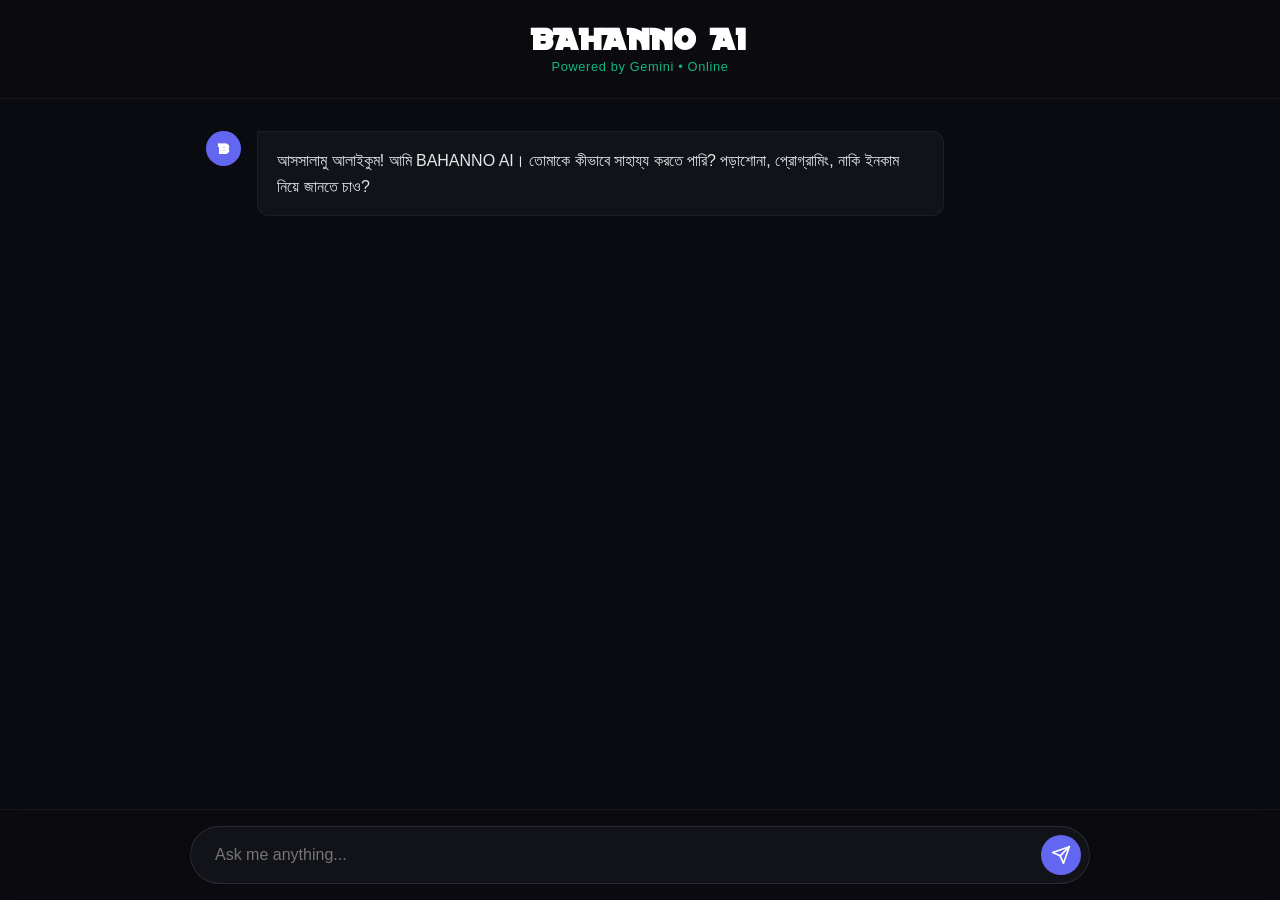
==== commit 6dea03db: "Feat: BAHANNO AI Chatbot with LocalStorage API Key security" ====
--- a/index.html
+++ b/index.html
@@ -3,117 +3,40 @@
 <head>
     <meta charset="UTF-8">
     <meta name="viewport" content="width=device-width, initial-scale=1.0">
-    <title>BAHANNO — Bangladesh's Tech & Creative Network</title>
+    <title>BAHANNO AI — Your Bangladeshi Assistant</title>
     <link href="https://api.fontshare.com/v2/css?f[]=clash-display@400,500,600,700&display=swap" rel="stylesheet">
     <link rel="stylesheet" href="style.css">
     <link rel="icon" href="favicon.svg" type="image/svg+xml">
 </head>
 <body>
 
-    <!-- Top Navbar -->
-    <nav class="navbar">
-        <div class="nav-container">
-            <a href="#" class="nav-logo">BAHANNO</a>
-            <div class="search-bar">
-                <input type="text" placeholder="Search BAHANNO...">
-            </div>
-            <div class="nav-actions">
-                <a href="earn-money.html" class="nav-link">Earn Guide</a>
-                <a href="#" class="nav-btn">Login / Sign Up</a>
+    <header class="chat-header">
+        <h1 class="brand-name">BAHANNO AI</h1>
+        <p class="status">Powered by Gemini • Online</p>
+    </header>
+
+    <!-- Chat Area -->
+    <main class="chat-container" id="chatContainer">
+        <!-- Initial Bot Message -->
+        <div class="message bot-message">
+            <div class="avatar">B</div>
+            <div class="bubble">
+                আসসালামু আলাইকুম! আমি BAHANNO AI। তোমাকে কীভাবে সাহায্য করতে পারি? পড়াশোনা, প্রোগ্রামিং, নাকি ইনকাম নিয়ে জানতে চাও?
             </div>
         </div>
-    </nav>
+    </main>
 
-    <!-- Main App Layout -->
-    <div class="app-layout">
-        
-        <!-- Left Sidebar -->
-        <aside class="sidebar-left">
-            <ul class="nav-menu">
-                <li><a href="#" class="active">Home</a></li>
-                <li><a href="#">Explore</a></li>
-                <li><a href="#">Notifications</a></li>
-                <li><a href="#">Messages</a></li>
-                <li><a href="#">Profile</a></li>
-            </ul>
-            <button class="tweet-btn">Create Post</button>
-        </aside>
-
-        <!-- Main Feed -->
-        <main class="main-feed">
-            <div class="feed-header">
-                <h2>Home</h2>
-            </div>
-
-            <!-- Create Post Box -->
-            <div class="create-post-box">
-                <div class="avatar"></div>
-                <input type="text" placeholder="What's happening in tech?" id="postInput">
-                <button class="post-action-btn" onclick="addPost()">Post</button>
-            </div>
-
-            <!-- Post 1 -->
-            <div class="post-card">
-                <div class="post-header">
-                    <div class="avatar bg-purple"></div>
-                    <div class="user-info">
-                        <span class="user-name">Bahanno Tech <span class="verified">✓</span></span>
-                        <span class="user-handle">@bahanno · 2h</span>
-                    </div>
-                </div>
-                <div class="post-content">
-                    <p>AI এবং ফ্রিল্যান্সিং নিয়ে আমাদের নতুন ভিডিও টিউটোরিয়ালগুলো আপলোড করা হয়েছে! যারা নতুন শুরু করছেন, তাদের জন্য দারুণ সুযোগ। 🚀</p>
-                    <a href="ai-income.html" class="post-link">Watch AI Income Guide &rarr;</a>
-                </div>
-                <div class="post-actions">
-                    <button onclick="toggleLike(this)">❤️ 124</button>
-                    <button>💬 12</button>
-                    <button>🔗 Share</button>
-                </div>
-            </div>
-
-            <!-- Post 2 -->
-            <div class="post-card">
-                <div class="post-header">
-                    <div class="avatar bg-orange"></div>
-                    <div class="user-info">
-                        <span class="user-name">Hablu Programmer</span>
-                        <span class="user-handle">@hablu · 5h</span>
-                    </div>
-                </div>
-                <div class="post-content">
-                    <p>বাংলাদেশে টেক এডুকেশনকে সহজলভ্য করতে BAHANNO-র এই উদ্যোগ সত্যিই প্রশংসনীয়। সবাই HTML বেসিকটা শিখে ফেলো।</p>
-                </div>
-                <div class="post-actions">
-                    <button onclick="toggleLike(this)">❤️ 89</button>
-                    <button>💬 5</button>
-                    <button>🔗 Share</button>
-                </div>
-            </div>
-        </main>
-
-        <!-- Right Sidebar (Trends) -->
-        <aside class="sidebar-right">
-            <div class="trends-box">
-                <h3>Trends for you</h3>
-                <div class="trend-item">
-                    <span class="trend-category">Technology · Trending</span>
-                    <span class="trend-name">#AIinBangladesh</span>
-                    <span class="trend-tweets">1,245 posts</span>
-                </div>
-                <div class="trend-item">
-                    <span class="trend-category">Freelancing · Trending</span>
-                    <span class="trend-name">#EarnOnline</span>
-                    <span class="trend-tweets">850 posts</span>
-                </div>
-                <div class="trend-item">
-                    <span class="trend-category">Education · Trending</span>
-                    <span class="trend-name">#LearnToCode</span>
-                    <span class="trend-tweets">2,100 posts</span>
-                </div>
-            </div>
-        </aside>
-
+    <!-- Input Area -->
+    <div class="input-container">
+        <div class="input-box">
+            <input type="text" id="userInput" placeholder="Ask me anything..." autocomplete="off">
+            <button id="sendBtn" onclick="sendMessage()">
+                <svg viewBox="0 0 24 24" width="20" height="20" stroke="currentColor" stroke-width="2" fill="none" stroke-linecap="round" stroke-linejoin="round">
+                    <line x1="22" y1="2" x2="11" y2="13"></line>
+                    <polygon points="22 2 15 22 11 13 2 9 22 2"></polygon>
+                </svg>
+            </button>
+        </div>
     </div>
 
     <script src="script.js"></script>
--- a/style.css
+++ b/style.css
@@ -1,5 +1,5 @@
 /* =========================================
-   BAHANNO - SOCIAL MEDIA UI
+   BAHANNO AI - CHAT INTERFACE
    ========================================= */
 @font-face {
     font-family: 'Bahanno Display';
@@ -7,12 +7,13 @@
 }
 
 :root {
-    --bg-color: #000000;
-    --panel-bg: #0A0B10;
-    --border-color: #1F2937;
+    --bg-color: #0A0B10;
+    --panel-bg: #111318;
     --text-main: #FFFFFF;
-    --text-muted: #71767b;
+    --text-muted: #A1A1AA;
     --accent: #6366f1; 
+    --user-msg: #1E1E24;
+    --bot-msg: #111318;
     --font-logo: 'Bahanno Display', sans-serif;
     --font-body: 'Clash Display', -apple-system, sans-serif;
 }
@@ -22,119 +23,155 @@
     background-color: var(--bg-color);
     color: var(--text-main);
     font-family: var(--font-body);
-    line-height: 1.5;
-    overflow-x: hidden;
+    display: flex;
+    flex-direction: column;
+    height: 100vh;
+    overflow: hidden;
 }
 
-/* Navbar */
-.navbar {
-    position: fixed; top: 0; left: 0; width: 100%;
-    background: rgba(0, 0, 0, 0.85);
-    backdrop-filter: blur(12px);
-    border-bottom: 1px solid var(--border-color);
-    z-index: 1000;
+/* Header */
+.chat-header {
+    text-align: center;
+    padding: 1.5rem;
+    background: rgba(10, 11, 16, 0.9);
+    backdrop-filter: blur(10px);
+    border-bottom: 1px solid rgba(255, 255, 255, 0.05);
+    z-index: 10;
 }
-.nav-container {
-    max-width: 1200px; margin: 0 auto; padding: 0 1rem;
-    height: 60px; display: flex; justify-content: space-between; align-items: center;
+.brand-name {
+    font-family: var(--font-logo);
+    font-size: 2rem;
+    letter-spacing: 0.05em;
+    margin-bottom: 0.2rem;
 }
-.nav-logo { font-family: var(--font-logo); color: var(--text-main); font-size: 1.5rem; text-decoration: none; }
-.search-bar input {
-    background: #202327; border: none; border-radius: 20px;
-    padding: 0.6rem 1rem; color: white; width: 250px; font-family: inherit;
+.status { color: #10b981; font-size: 0.8rem; letter-spacing: 0.05em; }
+
+/* Chat Area */
+.chat-container {
+    flex: 1;
+    overflow-y: auto;
+    padding: 2rem 1rem;
+    display: flex;
+    flex-direction: column;
+    gap: 1.5rem;
+    max-width: 900px;
+    margin: 0 auto;
+    width: 100%;
+}
+
+.message {
+    display: flex;
+    gap: 1rem;
+    max-width: 85%;
+    animation: fadeIn 0.3s ease;
+}
+
+.bot-message { align-self: flex-start; }
+.user-message { align-self: flex-end; flex-direction: row-reverse; }
+
+.avatar {
+    width: 35px;
+    height: 35px;
+    border-radius: 50%;
+    background: var(--accent);
+    display: flex;
+    align-items: center;
+    justify-content: center;
+    font-weight: bold;
+    font-family: var(--font-logo);
+    flex-shrink: 0;
+}
+
+.user-message .avatar { background: #333; font-family: var(--font-body); }
+
+.bubble {
+    padding: 1rem 1.2rem;
+    border-radius: 12px;
+    font-size: 1rem;
+    line-height: 1.6;
+    color: #e5e7eb;
+}
+.bot-message .bubble {
+    background: var(--bot-msg);
+    border: 1px solid rgba(255,255,255,0.05);
+    border-top-left-radius: 2px;
+}
+.user-message .bubble {
+    background: var(--user-msg);
+    border-top-right-radius: 2px;
+}
+
+/* Input Area */
+.input-container {
+    padding: 1rem;
+    background: rgba(10, 11, 16, 0.9);
+    backdrop-filter: blur(10px);
+    border-top: 1px solid rgba(255, 255, 255, 0.05);
+}
+
+.input-box {
+    max-width: 900px;
+    margin: 0 auto;
+    display: flex;
+    background: var(--panel-bg);
+    border: 1px solid rgba(255, 255, 255, 0.1);
+    border-radius: 50px;
+    padding: 0.5rem 0.5rem 0.5rem 1.5rem;
+    align-items: center;
+    transition: border-color 0.3s ease;
+}
+.input-box:focus-within { border-color: var(--accent); }
+
+.input-box input {
+    flex: 1;
+    background: transparent;
+    border: none;
+    color: white;
+    font-size: 1rem;
+    font-family: inherit;
     outline: none;
 }
-.nav-actions { display: flex; align-items: center; gap: 1rem; }
-.nav-link { color: var(--text-main); text-decoration: none; font-size: 0.9rem; }
-.nav-btn { background: var(--text-main); color: var(--bg-color); padding: 0.5rem 1rem; border-radius: 20px; font-weight: 600; text-decoration: none; font-size: 0.9rem; }
 
-/* App Layout */
-.app-layout {
-    max-width: 1200px; margin: 60px auto 0; display: flex; min-height: 100vh;
+.input-box button {
+    background: var(--accent);
+    color: white;
+    border: none;
+    width: 40px;
+    height: 40px;
+    border-radius: 50%;
+    display: flex;
+    align-items: center;
+    justify-content: center;
+    cursor: pointer;
+    transition: transform 0.2s;
+}
+.input-box button:hover { transform: scale(1.05); }
+.input-box button:disabled { background: #333; cursor: not-allowed; }
+
+/* Loading Animation */
+.typing-indicator {
+    display: flex;
+    gap: 5px;
+    padding: 0.5rem;
+}
+.typing-indicator span {
+    width: 6px; height: 6px; background: var(--text-muted);
+    border-radius: 50%; animation: bounce 1.4s infinite ease-in-out both;
+}
+.typing-indicator span:nth-child(1) { animation-delay: -0.32s; }
+.typing-indicator span:nth-child(2) { animation-delay: -0.16s; }
+
+@keyframes bounce {
+    0%, 80%, 100% { transform: scale(0); }
+    40% { transform: scale(1); }
+}
+@keyframes fadeIn {
+    from { opacity: 0; transform: translateY(10px); }
+    to { opacity: 1; transform: translateY(0); }
 }
 
-/* Left Sidebar */
-.sidebar-left {
-    width: 250px; padding: 1.5rem 1rem; border-right: 1px solid var(--border-color);
-    position: sticky; top: 60px; height: calc(100vh - 60px);
+/* Mobile */
+@media (max-width: 600px) {
+    .chat-container { padding: 1rem 0.5rem; }
+    .message { max-width: 95%; }
 }
-.nav-menu { list-style: none; }
-.nav-menu li a {
-    display: block; padding: 1rem; color: var(--text-main); text-decoration: none;
-    font-size: 1.1rem; font-weight: 500; border-radius: 30px; transition: background 0.2s;
-}
-.nav-menu li a:hover, .nav-menu li a.active { background: #181818; }
-.tweet-btn {
-    width: 100%; padding: 1rem; margin-top: 1.5rem; background: var(--text-main);
-    color: var(--bg-color); border: none; border-radius: 30px; font-weight: 600;
-    font-size: 1rem; cursor: pointer; font-family: inherit; transition: opacity 0.2s;
-}
-.tweet-btn:hover { opacity: 0.9; }
-
-/* Main Feed */
-.main-feed {
-    flex: 1; border-right: 1px solid var(--border-color); max-width: 600px;
-}
-.feed-header {
-    padding: 1rem; border-bottom: 1px solid var(--border-color);
-    position: sticky; top: 60px; background: rgba(0,0,0,0.85); backdrop-filter: blur(12px); z-index: 10;
-}
-.feed-header h2 { font-size: 1.2rem; }
-
-/* Create Post */
-.create-post-box {
-    padding: 1rem; border-bottom: 1px solid var(--border-color);
-    display: flex; gap: 1rem; align-items: center;
-}
-.create-post-box input {
-    flex: 1; background: transparent; border: none; color: white;
-    font-size: 1.1rem; outline: none; font-family: inherit;
-}
-.post-action-btn {
-    background: var(--accent); color: white; border: none; padding: 0.5rem 1rem;
-    border-radius: 20px; font-weight: 600; cursor: pointer; font-family: inherit;
-}
-
-/* Post Card */
-.post-card {
-    padding: 1rem; border-bottom: 1px solid var(--border-color); transition: background 0.2s;
-}
-.post-card:hover { background: rgba(255, 255, 255, 0.02); }
-.post-header { display: flex; gap: 0.8rem; align-items: center; margin-bottom: 0.5rem; }
-.avatar { width: 40px; height: 40px; border-radius: 50%; background: #333; flex-shrink: 0; }
-.bg-purple { background: linear-gradient(135deg, #6366f1, #a855f7); }
-.bg-orange { background: linear-gradient(135deg, #f97316, #eab308); }
-.user-info { display: flex; flex-direction: column; }
-.user-name { font-weight: 600; color: var(--text-main); font-size: 0.95rem; }
-.verified { color: var(--accent); font-size: 0.8rem; }
-.user-handle { color: var(--text-muted); font-size: 0.85rem; }
-.post-content p { font-size: 0.95rem; margin-bottom: 0.8rem; color: #e5e7eb; }
-.post-link { color: var(--accent); text-decoration: none; font-size: 0.9rem; font-weight: 500; }
-.post-actions { display: flex; gap: 2rem; margin-top: 1rem; }
-.post-actions button {
-    background: transparent; border: none; color: var(--text-muted);
-    font-size: 0.85rem; cursor: pointer; display: flex; align-items: center; gap: 0.3rem;
-    transition: color 0.2s;
-}
-.post-actions button:hover { color: var(--accent); }
-
-/* Right Sidebar */
-.sidebar-right { width: 300px; padding: 1.5rem 1rem; display: none; }
-@media (min-width: 1000px) { .sidebar-right { display: block; } }
-.trends-box {
-    background: #16181c; border-radius: 16px; padding: 1rem;
-}
-.trends-box h3 { font-size: 1.1rem; margin-bottom: 1rem; }
-.trend-item { display: flex; flex-direction: column; margin-bottom: 1rem; cursor: pointer; }
-.trend-item:hover .trend-name { text-decoration: underline; }
-.trend-category { font-size: 0.75rem; color: var(--text-muted); }
-.trend-name { font-weight: 600; font-size: 0.95rem; color: var(--text-main); margin: 0.2rem 0; }
-.trend-tweets { font-size: 0.75rem; color: var(--text-muted); }
-
-/* Mobile */
-@media (max-width: 768px) {
-    .sidebar-left { display: none; }
-    .search-bar { display: none; }
-    .app-layout { margin-top: 60px; }
-    .main-feed { border-right: none; }
-}
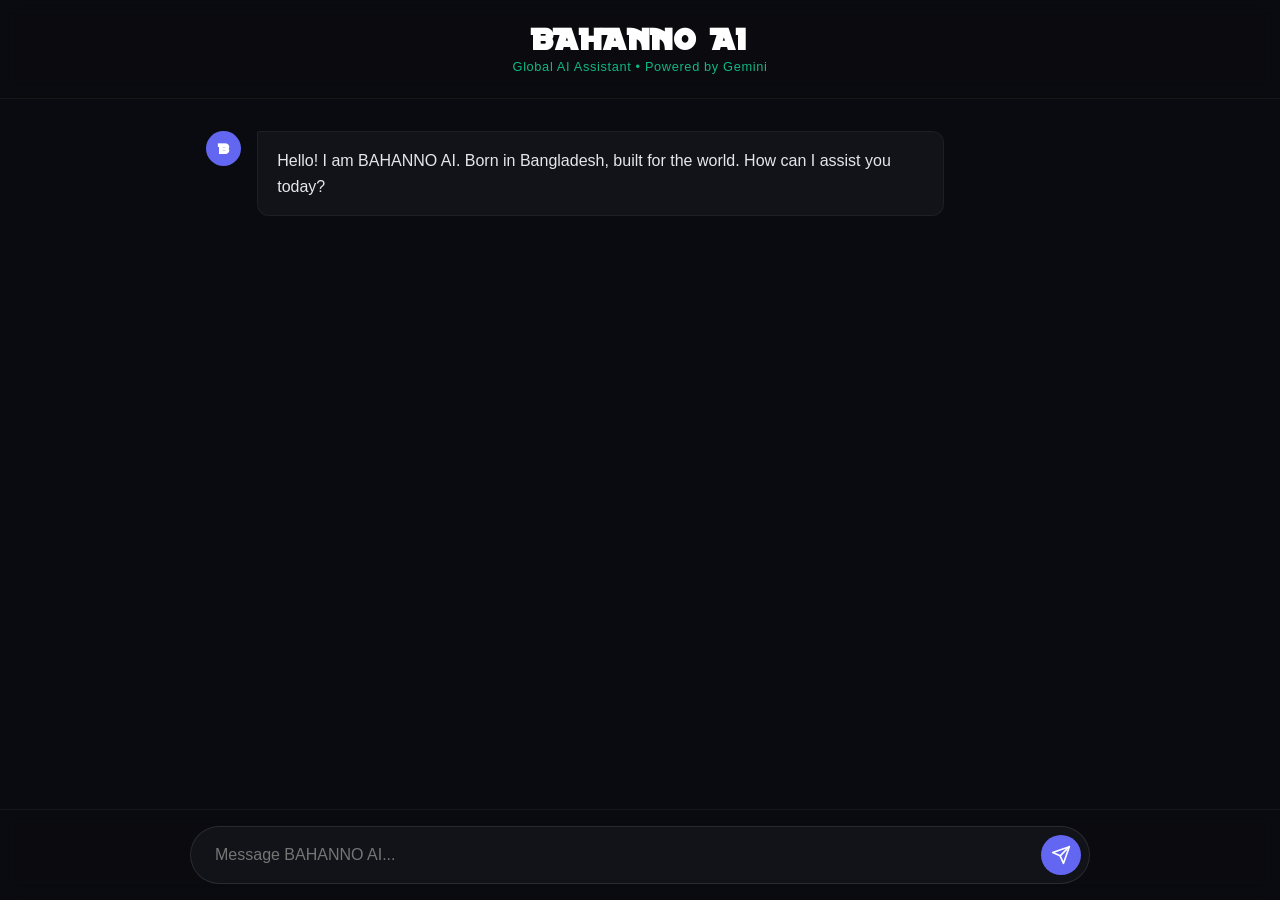
==== commit d5a35a98: "Update: Made BAHANNO AI global with English-first UI and multilingual prompt" ====
--- a/index.html
+++ b/index.html
@@ -12,7 +12,7 @@
 
     <header class="chat-header">
         <h1 class="brand-name">BAHANNO AI</h1>
-        <p class="status">Powered by Gemini • Online</p>
+        <p class="status">Global AI Assistant • Powered by Gemini</p>
     </header>
 
     <!-- Chat Area -->
@@ -21,7 +21,7 @@
         <div class="message bot-message">
             <div class="avatar">B</div>
             <div class="bubble">
-                আসসালামু আলাইকুম! আমি BAHANNO AI। তোমাকে কীভাবে সাহায্য করতে পারি? পড়াশোনা, প্রোগ্রামিং, নাকি ইনকাম নিয়ে জানতে চাও?
+                Hello! I am BAHANNO AI. Born in Bangladesh, built for the world. How can I assist you today?
             </div>
         </div>
     </main>
@@ -29,7 +29,7 @@
     <!-- Input Area -->
     <div class="input-container">
         <div class="input-box">
-            <input type="text" id="userInput" placeholder="Ask me anything..." autocomplete="off">
+            <input type="text" id="userInput" placeholder="Message BAHANNO AI..." autocomplete="off">
             <button id="sendBtn" onclick="sendMessage()">
                 <svg viewBox="0 0 24 24" width="20" height="20" stroke="currentColor" stroke-width="2" fill="none" stroke-linecap="round" stroke-linejoin="round">
                     <line x1="22" y1="2" x2="11" y2="13"></line>
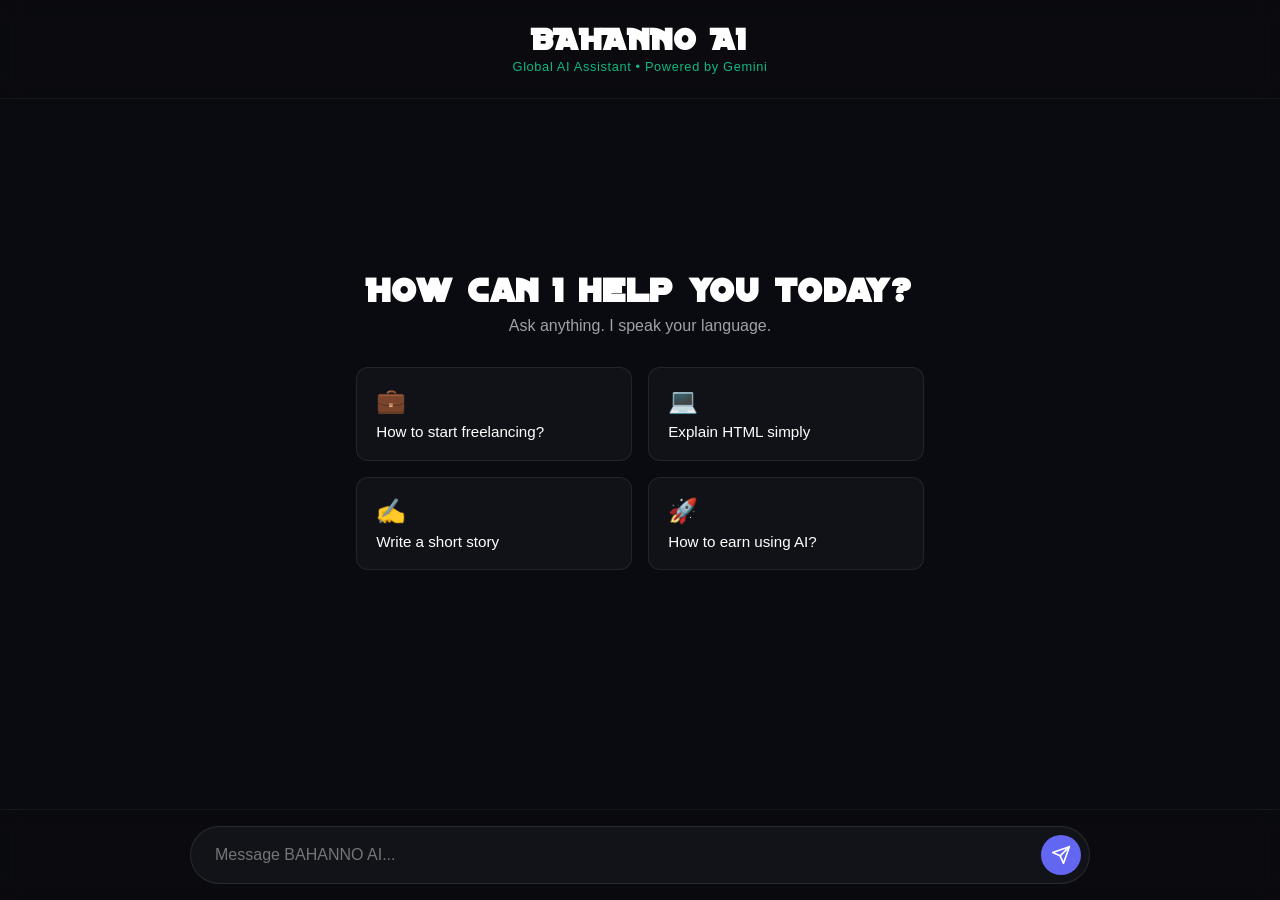
==== commit a08d3969: "Design: Added premium pre-chat welcome screen with interactive suggestions" ====
--- a/index.html
+++ b/index.html
@@ -17,13 +17,32 @@
 
     <!-- Chat Area -->
     <main class="chat-container" id="chatContainer">
-        <!-- Initial Bot Message -->
-        <div class="message bot-message">
-            <div class="avatar">B</div>
-            <div class="bubble">
-                Hello! I am BAHANNO AI. Born in Bangladesh, built for the world. How can I assist you today?
+<!-- Welcome Screen -->
+        <div class="welcome-screen" id="welcomeScreen">
+            <h2 class="welcome-title">How can I help you today?</h2>
+            <p class="welcome-subtitle">Ask anything. I speak your language.</p>
+            
+            <div class="suggestions-grid">
+                <div class="suggestion-card" onclick="useSuggestion('How to start freelancing in 2024?')">
+                    <span class="icon">💼</span>
+                    <p>How to start freelancing?</p>
+                </div>
+                <div class="suggestion-card" onclick="useSuggestion('Explain HTML in simple terms.')">
+                    <span class="icon">💻</span>
+                    <p>Explain HTML simply</p>
+                </div>
+                <div class="suggestion-card" onclick="useSuggestion('Write a short story about a robot.')">
+                    <span class="icon">✍️</span>
+                    <p>Write a short story</p>
+                </div>
+                <div class="suggestion-card" onclick="useSuggestion('How to use AI to make money online?')">
+                    <span class="icon">🚀</span>
+                    <p>How to earn using AI?</p>
+                </div>
             </div>
         </div>
+        
+        
     </main>
 
     <!-- Input Area -->
--- a/style.css
+++ b/style.css
@@ -175,3 +175,74 @@
     .chat-container { padding: 1rem 0.5rem; }
     .message { max-width: 95%; }
 }
+
+/* =========================================
+   Welcome Screen & Suggestion Cards
+   ========================================= */
+.welcome-screen {
+    display: flex;
+    flex-direction: column;
+    align-items: center;
+    justify-content: center;
+    height: 100%;
+    text-align: center;
+    animation: fadeIn 0.5s ease;
+    margin-top: -2rem;
+}
+
+.welcome-title {
+    font-family: var(--font-logo);
+    font-size: 2.2rem;
+    color: var(--text-main);
+    margin-bottom: 0.5rem;
+    letter-spacing: 0.02em;
+}
+
+.welcome-subtitle {
+    color: var(--text-muted);
+    font-size: 1rem;
+    margin-bottom: 2rem;
+}
+
+.suggestions-grid {
+    display: grid;
+    grid-template-columns: repeat(2, 1fr);
+    gap: 1rem;
+    width: 100%;
+    max-width: 600px;
+    padding: 0 1rem;
+}
+
+.suggestion-card {
+    background: rgba(255, 255, 255, 0.03);
+    border: 1px solid rgba(255, 255, 255, 0.08);
+    padding: 1.2rem;
+    border-radius: 12px;
+    cursor: pointer;
+    transition: all 0.3s ease;
+    text-align: left;
+}
+
+.suggestion-card:hover {
+    background: rgba(255, 255, 255, 0.08);
+    border-color: var(--accent);
+    transform: translateY(-2px);
+}
+
+.suggestion-card .icon {
+    font-size: 1.5rem;
+    margin-bottom: 0.5rem;
+    display: block;
+}
+
+.suggestion-card p {
+    color: var(--text-main);
+    font-size: 0.95rem;
+    font-weight: 500;
+    margin: 0;
+}
+
+@media (max-width: 600px) {
+    .suggestions-grid { grid-template-columns: 1fr; }
+    .welcome-title { font-size: 1.8rem; }
+}
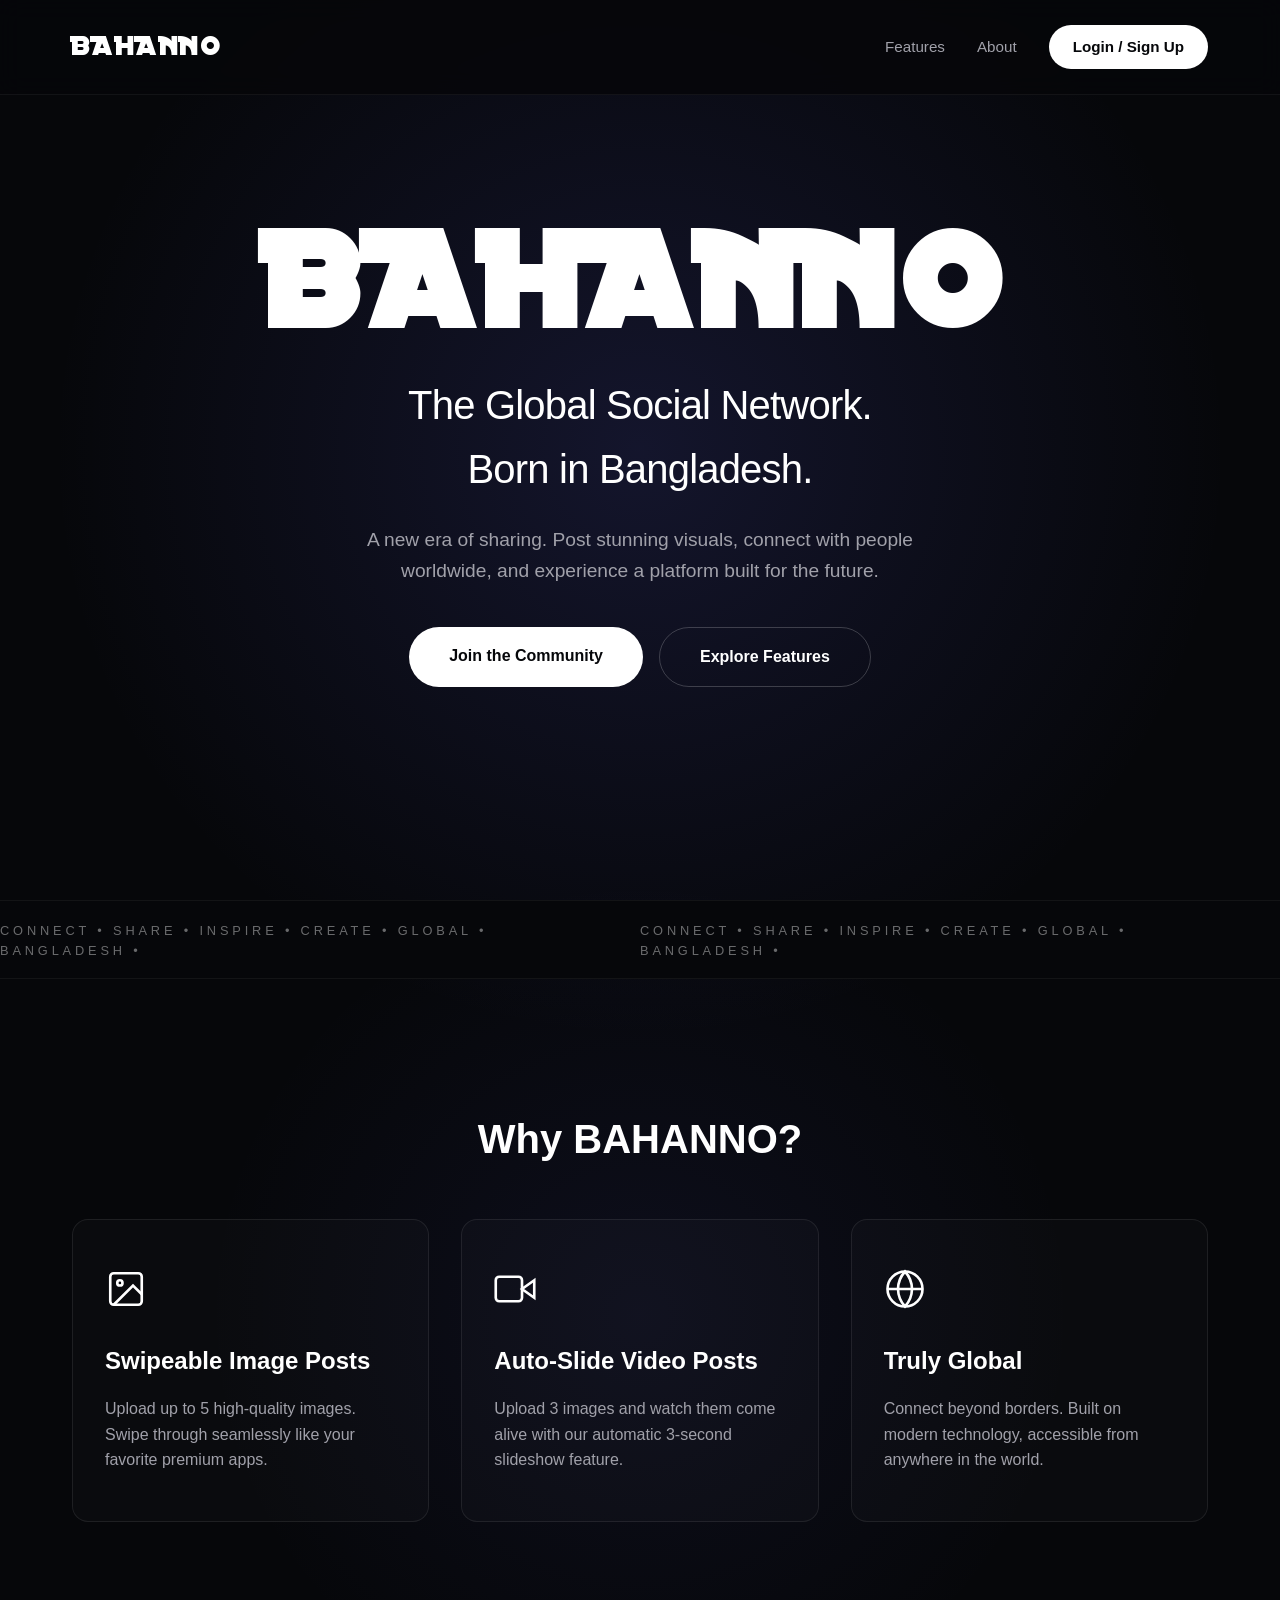
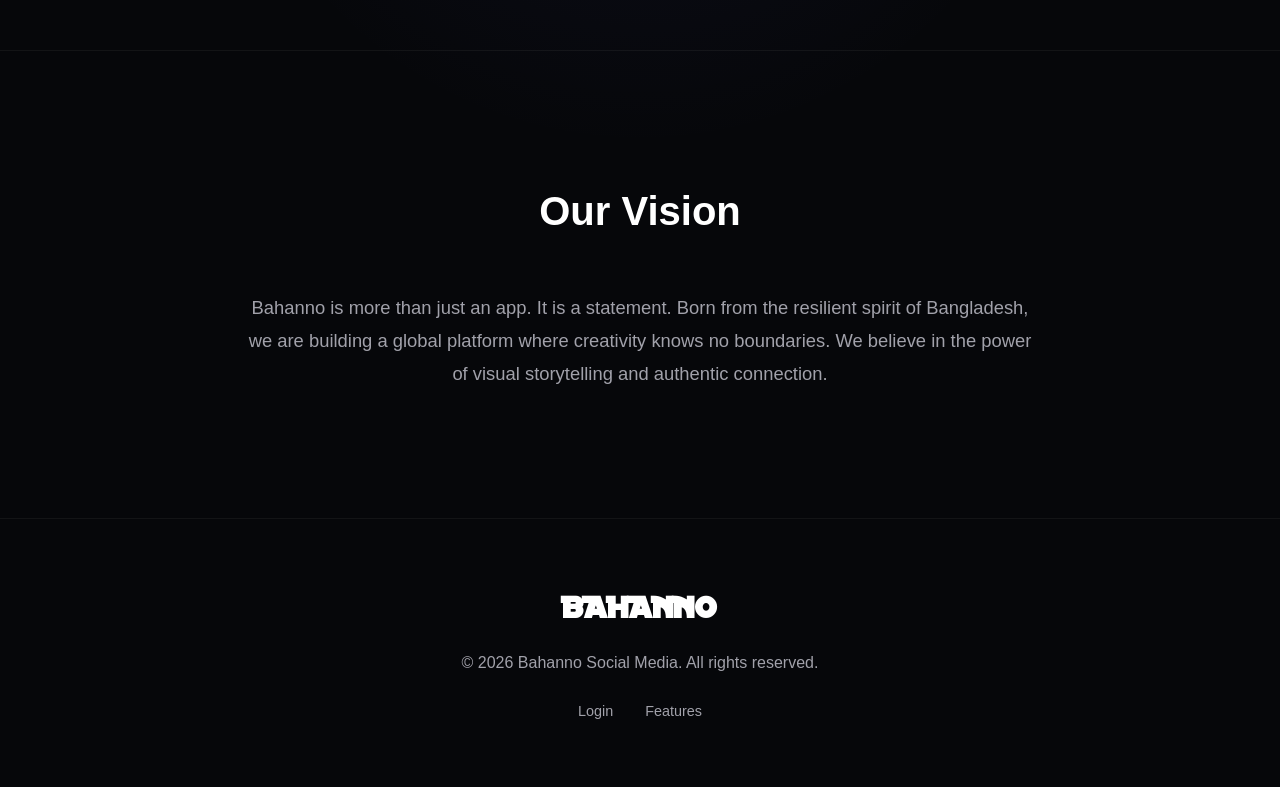
==== commit 8881433f: "Major Redesign: Removed old AI page, implemented premium Landing Page, and fixed all CSS" ====
--- a/index.html
+++ b/index.html
@@ -1,62 +1,104 @@
 <!DOCTYPE html>
-<html lang="bn">
+<html lang="en">
 <head>
     <meta charset="UTF-8">
     <meta name="viewport" content="width=device-width, initial-scale=1.0">
-    <title>BAHANNO AI — Your Bangladeshi Assistant</title>
+    <title>BAHANNO — The Global Social Network</title>
+    <meta name="description" content="Bahanno is a global social network born in Bangladesh. Share images, auto-slide video posts, and connect with the world.">
     <link href="https://api.fontshare.com/v2/css?f[]=clash-display@400,500,600,700&display=swap" rel="stylesheet">
     <link rel="stylesheet" href="style.css">
     <link rel="icon" href="favicon.svg" type="image/svg+xml">
 </head>
 <body>
 
-    <header class="chat-header">
-        <h1 class="brand-name">BAHANNO AI</h1>
-        <p class="status">Global AI Assistant • Powered by Gemini</p>
+    <!-- Navbar -->
+    <nav class="navbar">
+        <div class="nav-container">
+            <a href="index.html" class="nav-logo">BAHANNO</a>
+            <div class="nav-links">
+                <a href="#features">Features</a>
+                <a href="#about">About</a>
+                <a href="login.html" class="nav-btn">Login / Sign Up</a>
+            </div>
+        </div>
+    </nav>
+
+    <!-- Hero Section -->
+    <header class="hero">
+        <div class="hero-content">
+            <h1 class="brand-name">BAHANNO</h1>
+            <h2 class="headline">The Global Social Network.<br>Born in Bangladesh.</h2>
+            <p class="hero-subtext">A new era of sharing. Post stunning visuals, connect with people worldwide, and experience a platform built for the future.</p>
+            <div class="hero-buttons">
+                <a href="login.html" class="primary-btn">Join the Community</a>
+                <a href="#features" class="secondary-btn">Explore Features</a>
+            </div>
+        </div>
     </header>
 
-    <!-- Chat Area -->
-    <main class="chat-container" id="chatContainer">
-<!-- Welcome Screen -->
-        <div class="welcome-screen" id="welcomeScreen">
-            <h2 class="welcome-title">How can I help you today?</h2>
-            <p class="welcome-subtitle">Ask anything. I speak your language.</p>
-            
-            <div class="suggestions-grid">
-                <div class="suggestion-card" onclick="useSuggestion('How to start freelancing in 2024?')">
-                    <span class="icon">💼</span>
-                    <p>How to start freelancing?</p>
+    <!-- Marquee -->
+    <div class="marquee-container">
+        <div class="marquee-track">
+            <span>CONNECT • SHARE • INSPIRE • CREATE • GLOBAL • BANGLADESH • </span>
+            <span>CONNECT • SHARE • INSPIRE • CREATE • GLOBAL • BANGLADESH • </span>
+        </div>
+    </div>
+
+    <!-- Features Section -->
+    <section class="features" id="features">
+        <div class="container">
+            <h2 class="section-title">Why BAHANNO?</h2>
+            <div class="grid-3">
+                
+                <div class="feature-card">
+                    <div class="icon-wrapper">
+                        <svg viewBox="0 0 24 24" fill="none" stroke="currentColor" stroke-width="1.5"><rect x="3" y="3" width="18" height="18" rx="2" ry="2"/><circle cx="8.5" cy="8.5" r="1.5"/><polyline points="21 15 16 10 5 21"/></svg>
+                    </div>
+                    <h3>Swipeable Image Posts</h3>
+                    <p>Upload up to 5 high-quality images. Swipe through seamlessly like your favorite premium apps.</p>
                 </div>
-                <div class="suggestion-card" onclick="useSuggestion('Explain HTML in simple terms.')">
-                    <span class="icon">💻</span>
-                    <p>Explain HTML simply</p>
+
+                <div class="feature-card">
+                    <div class="icon-wrapper">
+                        <svg viewBox="0 0 24 24" fill="none" stroke="currentColor" stroke-width="1.5"><polygon points="23 7 16 12 23 17 23 7"/><rect x="1" y="5" width="15" height="14" rx="2" ry="2"/></svg>
+                    </div>
+                    <h3>Auto-Slide Video Posts</h3>
+                    <p>Upload 3 images and watch them come alive with our automatic 3-second slideshow feature.</p>
                 </div>
-                <div class="suggestion-card" onclick="useSuggestion('Write a short story about a robot.')">
-                    <span class="icon">✍️</span>
-                    <p>Write a short story</p>
+
+                <div class="feature-card">
+                    <div class="icon-wrapper">
+                        <svg viewBox="0 0 24 24" fill="none" stroke="currentColor" stroke-width="1.5"><circle cx="12" cy="12" r="10"/><line x1="2" y1="12" x2="22" y2="12"/><path d="M12 2a15.3 15.3 0 0 1 4 10 15.3 15.3 0 0 1-4 10 15.3 15.3 0 0 1-4-10 15.3 15.3 0 0 1 4-10z"/></svg>
+                    </div>
+                    <h3>Truly Global</h3>
+                    <p>Connect beyond borders. Built on modern technology, accessible from anywhere in the world.</p>
                 </div>
-                <div class="suggestion-card" onclick="useSuggestion('How to use AI to make money online?')">
-                    <span class="icon">🚀</span>
-                    <p>How to earn using AI?</p>
-                </div>
+
             </div>
         </div>
-        
-        
-    </main>
+    </section>
 
-    <!-- Input Area -->
-    <div class="input-container">
-        <div class="input-box">
-            <input type="text" id="userInput" placeholder="Message BAHANNO AI..." autocomplete="off">
-            <button id="sendBtn" onclick="sendMessage()">
-                <svg viewBox="0 0 24 24" width="20" height="20" stroke="currentColor" stroke-width="2" fill="none" stroke-linecap="round" stroke-linejoin="round">
-                    <line x1="22" y1="2" x2="11" y2="13"></line>
-                    <polygon points="22 2 15 22 11 13 2 9 22 2"></polygon>
-                </svg>
-            </button>
+    <!-- About Section -->
+    <section class="about" id="about">
+        <div class="container">
+            <h2 class="section-title">Our Vision</h2>
+            <p class="about-text">
+                Bahanno is more than just an app. It is a statement. Born from the resilient spirit of Bangladesh, we are building a global platform where creativity knows no boundaries. We believe in the power of visual storytelling and authentic connection.
+            </p>
         </div>
-    </div>
+    </section>
+
+    <!-- Footer -->
+    <footer>
+        <div class="footer-content">
+            <h2 class="footer-logo">BAHANNO</h2>
+            <p>&copy; 2026 Bahanno Social Media. All rights reserved.</p>
+            <div class="footer-links">
+                <a href="login.html">Login</a>
+                <a href="#features">Features</a>
+            </div>
+        </div>
+    </footer>
 
     <script src="script.js"></script>
 </body>
--- a/style.css
+++ b/style.css
@@ -1,248 +1,208 @@
 /* =========================================
-   BAHANNO AI - CHAT INTERFACE
+   BAHANNO - GLOBAL SOCIAL MEDIA UI (V5)
    ========================================= */
 @font-face {
     font-family: 'Bahanno Display';
     src: url('fonts/distant-galaxy.ttf') format('truetype');
+    font-weight: normal;
+    font-style: normal;
+    font-display: swap;
 }
 
 :root {
-    --bg-color: #0A0B10;
-    --panel-bg: #111318;
+    --bg-color: #06070A; 
     --text-main: #FFFFFF;
     --text-muted: #A1A1AA;
     --accent: #6366f1; 
-    --user-msg: #1E1E24;
-    --bot-msg: #111318;
     --font-logo: 'Bahanno Display', sans-serif;
-    --font-body: 'Clash Display', -apple-system, sans-serif;
+    --font-body: 'Clash Display', sans-serif;
 }
 
 * { margin: 0; padding: 0; box-sizing: border-box; }
+html { scroll-behavior: smooth; }
+
 body {
     background-color: var(--bg-color);
-    color: var(--text-main);
+    color: var(--text-muted);
     font-family: var(--font-body);
-    display: flex;
-    flex-direction: column;
-    height: 100vh;
-    overflow: hidden;
-}
-
-/* Header */
-.chat-header {
-    text-align: center;
-    padding: 1.5rem;
-    background: rgba(10, 11, 16, 0.9);
-    backdrop-filter: blur(10px);
+    line-height: 1.6;
+    overflow-x: hidden;
+}
+
+.container { max-width: 1200px; margin: 0 auto; padding: 0 2rem; }
+
+/* Navbar */
+.navbar {
+    position: fixed; top: 0; left: 0; width: 100%;
+    padding: 1.5rem 0;
+    background: rgba(6, 7, 10, 0.85);
+    backdrop-filter: blur(12px);
     border-bottom: 1px solid rgba(255, 255, 255, 0.05);
-    z-index: 10;
-}
+    z-index: 1000;
+}
+.nav-container {
+    max-width: 1200px; margin: 0 auto; padding: 0 2rem;
+    display: flex; justify-content: space-between; align-items: center;
+}
+.nav-logo {
+    font-family: var(--font-logo); color: var(--text-main);
+    font-size: 1.8rem; text-decoration: none; letter-spacing: 0.05em;
+}
+.nav-links { display: flex; align-items: center; gap: 2rem; }
+.nav-links a { color: var(--text-muted); text-decoration: none; font-size: 0.95rem; transition: color 0.3s; }
+.nav-links a:hover { color: var(--text-main); }
+.nav-btn {
+    background: var(--text-main); color: var(--bg-color) !important;
+    padding: 0.6rem 1.5rem; border-radius: 50px; font-weight: 600;
+}
+
+/* Hero Section */
+.hero {
+    height: 100vh; display: flex; align-items: center; justify-content: center;
+    text-align: center; position: relative; padding: 0 2rem;
+}
+.hero::before {
+    content: ''; position: absolute; top: 50%; left: 50%;
+    transform: translate(-50%, -50%); width: 100vw; height: 100vw;
+    background: radial-gradient(circle, rgba(99, 102, 241, 0.15) 0%, rgba(6, 7, 10, 0) 65%);
+    z-index: -1; pointer-events: none;
+}
+.hero-content { max-width: 800px; animation: fadeInUp 1.2s ease forwards; opacity: 0; transform: translateY(20px); }
 .brand-name {
-    font-family: var(--font-logo);
-    font-size: 2rem;
-    letter-spacing: 0.05em;
-    margin-bottom: 0.2rem;
-}
-.status { color: #10b981; font-size: 0.8rem; letter-spacing: 0.05em; }
-
-/* Chat Area */
-.chat-container {
-    flex: 1;
-    overflow-y: auto;
-    padding: 2rem 1rem;
-    display: flex;
-    flex-direction: column;
-    gap: 1.5rem;
-    max-width: 900px;
-    margin: 0 auto;
-    width: 100%;
-}
-
-.message {
-    display: flex;
-    gap: 1rem;
-    max-width: 85%;
-    animation: fadeIn 0.3s ease;
-}
-
-.bot-message { align-self: flex-start; }
-.user-message { align-self: flex-end; flex-direction: row-reverse; }
-
-.avatar {
-    width: 35px;
-    height: 35px;
-    border-radius: 50%;
-    background: var(--accent);
-    display: flex;
-    align-items: center;
-    justify-content: center;
-    font-weight: bold;
-    font-family: var(--font-logo);
-    flex-shrink: 0;
-}
-
-.user-message .avatar { background: #333; font-family: var(--font-body); }
-
-.bubble {
-    padding: 1rem 1.2rem;
-    border-radius: 12px;
-    font-size: 1rem;
-    line-height: 1.6;
-    color: #e5e7eb;
-}
-.bot-message .bubble {
-    background: var(--bot-msg);
-    border: 1px solid rgba(255,255,255,0.05);
-    border-top-left-radius: 2px;
-}
-.user-message .bubble {
-    background: var(--user-msg);
-    border-top-right-radius: 2px;
-}
-
-/* Input Area */
-.input-container {
-    padding: 1rem;
-    background: rgba(10, 11, 16, 0.9);
-    backdrop-filter: blur(10px);
-    border-top: 1px solid rgba(255, 255, 255, 0.05);
-}
-
-.input-box {
-    max-width: 900px;
-    margin: 0 auto;
-    display: flex;
-    background: var(--panel-bg);
-    border: 1px solid rgba(255, 255, 255, 0.1);
-    border-radius: 50px;
-    padding: 0.5rem 0.5rem 0.5rem 1.5rem;
-    align-items: center;
-    transition: border-color 0.3s ease;
-}
-.input-box:focus-within { border-color: var(--accent); }
-
-.input-box input {
-    flex: 1;
-    background: transparent;
-    border: none;
-    color: white;
-    font-size: 1rem;
-    font-family: inherit;
-    outline: none;
-}
-
-.input-box button {
-    background: var(--accent);
-    color: white;
-    border: none;
-    width: 40px;
-    height: 40px;
-    border-radius: 50%;
-    display: flex;
-    align-items: center;
-    justify-content: center;
-    cursor: pointer;
-    transition: transform 0.2s;
-}
-.input-box button:hover { transform: scale(1.05); }
-.input-box button:disabled { background: #333; cursor: not-allowed; }
-
-/* Loading Animation */
-.typing-indicator {
-    display: flex;
-    gap: 5px;
-    padding: 0.5rem;
-}
-.typing-indicator span {
-    width: 6px; height: 6px; background: var(--text-muted);
-    border-radius: 50%; animation: bounce 1.4s infinite ease-in-out both;
-}
-.typing-indicator span:nth-child(1) { animation-delay: -0.32s; }
-.typing-indicator span:nth-child(2) { animation-delay: -0.16s; }
-
-@keyframes bounce {
-    0%, 80%, 100% { transform: scale(0); }
-    40% { transform: scale(1); }
-}
-@keyframes fadeIn {
-    from { opacity: 0; transform: translateY(10px); }
-    to { opacity: 1; transform: translateY(0); }
-}
+    font-family: var(--font-logo); font-size: clamp(4rem, 12vw, 9rem);
+    color: var(--text-main); letter-spacing: 0.05em; margin-bottom: 1rem; line-height: 1;
+}
+.headline { font-size: clamp(1.5rem, 4vw, 2.5rem); color: var(--text-main); font-weight: 500; margin-bottom: 1.5rem; letter-spacing: -0.02em; }
+.hero-subtext { font-size: clamp(1rem, 2vw, 1.2rem); max-width: 600px; margin: 0 auto 2.5rem auto; }
+.hero-buttons { display: flex; gap: 1rem; justify-content: center; flex-wrap: wrap; }
+
+.primary-btn {
+    display: inline-block; background: var(--text-main); color: var(--bg-color);
+    padding: 1rem 2.5rem; border-radius: 50px; text-decoration: none;
+    font-weight: 600; font-size: 1rem; transition: all 0.3s ease; border: none; cursor: pointer;
+}
+.primary-btn:hover { transform: translateY(-3px); box-shadow: 0 10px 25px rgba(255,255,255,0.2); }
+
+.secondary-btn {
+    display: inline-block; background: transparent; color: var(--text-main);
+    padding: 1rem 2.5rem; border-radius: 50px; text-decoration: none;
+    font-weight: 600; font-size: 1rem; transition: all 0.3s ease;
+    border: 1px solid rgba(255,255,255,0.2);
+}
+.secondary-btn:hover { background: rgba(255,255,255,0.05); border-color: rgba(255,255,255,0.5); }
+
+/* Marquee */
+.marquee-container { overflow: hidden; border-top: 1px solid rgba(255,255,255,0.05); border-bottom: 1px solid rgba(255,255,255,0.05); padding: 1rem 0; background: var(--bg-color); }
+.marquee-track { display: inline-flex; animation: marquee 25s linear infinite; }
+.marquee-track span { font-size: 0.8rem; letter-spacing: 0.3em; color: var(--text-main); opacity: 0.4; text-transform: uppercase; padding-right: 1.5rem; }
+
+/* Sections General */
+.section-title { color: var(--text-main); font-size: clamp(2rem, 4vw, 2.5rem); text-align: center; margin-bottom: 3rem; font-weight: 600; }
+.about { padding: 8rem 0; border-top: 1px solid rgba(255,255,255,0.05); }
+.about-text { font-size: 1.15rem; max-width: 800px; margin: 0 auto; text-align: center; line-height: 1.8; }
+
+/* Features */
+.features { padding: 8rem 0; position: relative; }
+.features::before { content: ''; position: absolute; top: 50%; left: 50%; transform: translate(-50%, -50%); width: 80vw; height: 80vw; background: radial-gradient(circle, rgba(99, 102, 241, 0.08) 0%, rgba(10, 11, 16, 0) 60%); z-index: -1; pointer-events: none; }
+.grid-3 { display: grid; grid-template-columns: repeat(auto-fit, minmax(300px, 1fr)); gap: 2rem; }
+
+.feature-card {
+    background: rgba(255,255,255,0.02); border: 1px solid rgba(255,255,255,0.08);
+    padding: 3rem 2rem; border-radius: 16px; transition: all 0.4s ease;
+}
+.feature-card:hover { transform: translateY(-8px); border-color: var(--accent); background: rgba(99, 102, 241, 0.05); }
+.icon-wrapper { margin-bottom: 1.5rem; color: var(--text-main); }
+.icon-wrapper svg { width: 42px; height: 42px; transition: color 0.3s; }
+.feature-card:hover .icon-wrapper svg { color: var(--accent); }
+.feature-card h3 { color: var(--text-main); font-size: 1.5rem; margin-bottom: 1rem; }
+
+/* Footer */
+footer { padding: 4rem 2rem; border-top: 1px solid rgba(255,255,255,0.05); text-align: center; }
+.footer-logo { font-family: var(--font-logo); font-size: 2rem; color: var(--text-main); margin-bottom: 1rem; }
+.footer-links { display: flex; justify-content: center; gap: 2rem; margin-top: 1.5rem; }
+.footer-links a { color: var(--text-muted); text-decoration: none; font-size: 0.9rem; transition: color 0.3s; }
+.footer-links a:hover { color: var(--text-main); }
+
+/* =========================================
+   AUTHENTICATION PAGE STYLES
+   ========================================= */
+.auth-section { min-height: 100vh; display: flex; align-items: center; justify-content: center; padding: 2rem; position: relative; }
+.auth-section::before { content: ''; position: absolute; top: 50%; left: 50%; transform: translate(-50%, -50%); width: 100vw; height: 100vw; background: radial-gradient(circle, rgba(99, 102, 241, 0.15) 0%, rgba(6, 7, 10, 0) 60%); z-index: -1; pointer-events: none; }
+.auth-container { width: 100%; max-width: 450px; }
+.auth-card { background: rgba(20, 20, 25, 0.6); backdrop-filter: blur(20px); -webkit-backdrop-filter: blur(20px); border: 1px solid rgba(255, 255, 255, 0.1); border-radius: 16px; padding: 3rem 2.5rem; box-shadow: 0 20px 40px rgba(0,0,0,0.5); }
+.auth-title { color: var(--text-main); font-size: 1.8rem; margin-bottom: 0.5rem; text-align: center; }
+.auth-subtitle { color: var(--text-muted); font-size: 0.95rem; margin-bottom: 2rem; text-align: center; }
+.input-group { margin-bottom: 1.5rem; }
+.input-group label { display: block; color: var(--text-muted); font-size: 0.85rem; margin-bottom: 0.5rem; text-transform: uppercase; letter-spacing: 0.05em; }
+.input-group input { width: 100%; padding: 0.8rem 1rem; background: rgba(255,255,255,0.03); border: 1px solid rgba(255,255,255,0.1); border-radius: 8px; color: var(--text-main); font-family: var(--font-body); font-size: 1rem; transition: border-color 0.3s ease, background 0.3s ease; }
+.input-group input:focus { outline: none; border-color: var(--accent); background: rgba(99, 102, 241, 0.05); }
+.w-100 { width: 100%; display: block; cursor: pointer; border: none; }
+.auth-toggle { color: var(--text-muted); font-size: 0.9rem; text-align: center; margin-top: 1.5rem; }
+.auth-toggle a { color: var(--accent); text-decoration: none; font-weight: 600; }
+.auth-toggle a:hover { text-decoration: underline; }
+.auth-message { margin-top: 1rem; text-align: center; font-size: 0.9rem; display: none; padding: 0.8rem; border-radius: 8px; background: rgba(255,255,255,0.05); }
+
+/* =========================================
+   FEED & POSTS STYLES
+   ========================================= */
+.feed-section { padding: 8rem 0 4rem 0; min-height: 100vh; }
+.feed-layout { max-width: 600px; }
+
+.create-post-card { background: rgba(255, 255, 255, 0.02); border: 1px solid rgba(255, 255, 255, 0.08); border-radius: 12px; padding: 1.5rem; margin-bottom: 2rem; }
+.create-post-card h2 { color: var(--text-main); font-size: 1.2rem; margin-bottom: 1rem; }
+
+#post-content { width: 100%; min-height: 80px; background: transparent; border: none; color: var(--text-main); font-family: var(--font-body); font-size: 1.05rem; resize: none; outline: none; }
+#post-content::placeholder { color: rgba(255,255,255,0.3); }
+
+.post-actions { display: flex; justify-content: space-between; align-items: center; margin-top: 1rem; border-top: 1px solid rgba(255,255,255,0.05); padding-top: 1rem; }
+#char-count { color: var(--text-muted); font-size: 0.85rem; }
+
+.feed-container { display: flex; flex-direction: column; gap: 1.5rem; }
+
+.post-card { background: rgba(255, 255, 255, 0.02); border: 1px solid rgba(255, 255, 255, 0.08); border-radius: 12px; padding: 1.5rem; transition: border-color 0.3s ease; }
+.post-card:hover { border-color: rgba(255,255,255,0.2); }
+.post-header { display: flex; justify-content: space-between; margin-bottom: 1rem; font-size: 0.85rem; }
+.post-header strong { color: var(--text-main); }
+.post-header span { color: var(--text-muted); }
+.post-content { color: var(--text-main); font-size: 1.05rem; line-height: 1.6; word-break: break-word; }
+.loading-text, .empty-text, .error-text { text-align: center; color: var(--text-muted); padding: 2rem; }
+.error-text { color: #f87171; }
+
+/* Upload Area */
+.upload-area { margin-bottom: 1rem; border: 1px dashed rgba(255, 255, 255, 0.2); border-radius: 8px; overflow: hidden; background: rgba(255,255,255,0.01); }
+.upload-label { display: flex; flex-direction: column; align-items: center; justify-content: center; padding: 2rem; cursor: pointer; color: var(--text-muted); transition: background 0.3s ease; gap: 10px; }
+.upload-label:hover { background: rgba(255,255,255,0.05); color: var(--text-main); }
+.preview-container { display: flex; gap: 10px; padding: 10px; overflow-x: auto; display: none; background: #000; }
+.preview-thumb { height: 80px; width: 80px; object-fit: cover; border-radius: 4px; border: 1px solid rgba(255,255,255,0.2); }
+
+/* Post Tabs */
+.post-tabs { display: flex; gap: 1rem; margin-bottom: 1.5rem; border-bottom: 1px solid rgba(255,255,255,0.1); padding-bottom: 1rem; }
+.tab-btn { background: transparent; border: none; color: var(--text-muted); font-family: var(--font-body); font-size: 0.95rem; display: flex; align-items: center; gap: 0.5rem; cursor: pointer; transition: color 0.3s; }
+.tab-btn.active { color: var(--text-main); font-weight: 600; }
+
+/* Auto-Slideshow (Video Post) */
+.carousel-container { position: relative; width: 100%; aspect-ratio: 4/5; max-height: 500px; border-radius: 8px; overflow: hidden; margin: 1rem 0; background: #000; }
+.slideshow { width: 100%; height: 100%; position: relative; }
+.slide { position: absolute; top: 0; left: 0; width: 100%; height: 100%; object-fit: cover; opacity: 0; transition: opacity 0.5s ease-in-out; }
+.slide.active { opacity: 1; }
+.slide-dots { position: absolute; bottom: 10px; width: 100%; display: flex; justify-content: center; gap: 6px; }
+.dot { width: 6px; height: 6px; border-radius: 50%; background: rgba(255,255,255,0.4); transition: background 0.3s; }
+.dot.active { background: #fff; }
+
+/* Swipe Carousel (Image Post) */
+.swipe-carousel { display: flex; overflow-x: auto; scroll-snap-type: x mandatory; gap: 10px; margin: 1rem 0; border-radius: 8px; -webkit-overflow-scrolling: touch; }
+.swipe-carousel::-webkit-scrollbar { display: none; }
+.swipe-img { width: 100%; flex: 0 0 100%; scroll-snap-align: start; object-fit: cover; aspect-ratio: 4/5; max-height: 500px; border-radius: 8px; }
+.swipe-hint { text-align: center; color: var(--text-muted); font-size: 0.8rem; margin-bottom: 1rem; }
+
+/* Animations */
+@keyframes marquee { 0% { transform: translateX(0); } 100% { transform: translateX(-50%); } }
+@keyframes fadeInUp { to { opacity: 1; transform: translateY(0); } }
 
 /* Mobile */
-@media (max-width: 600px) {
-    .chat-container { padding: 1rem 0.5rem; }
-    .message { max-width: 95%; }
-}
-
-/* =========================================
-   Welcome Screen & Suggestion Cards
-   ========================================= */
-.welcome-screen {
-    display: flex;
-    flex-direction: column;
-    align-items: center;
-    justify-content: center;
-    height: 100%;
-    text-align: center;
-    animation: fadeIn 0.5s ease;
-    margin-top: -2rem;
-}
-
-.welcome-title {
-    font-family: var(--font-logo);
-    font-size: 2.2rem;
-    color: var(--text-main);
-    margin-bottom: 0.5rem;
-    letter-spacing: 0.02em;
-}
-
-.welcome-subtitle {
-    color: var(--text-muted);
-    font-size: 1rem;
-    margin-bottom: 2rem;
-}
-
-.suggestions-grid {
-    display: grid;
-    grid-template-columns: repeat(2, 1fr);
-    gap: 1rem;
-    width: 100%;
-    max-width: 600px;
-    padding: 0 1rem;
-}
-
-.suggestion-card {
-    background: rgba(255, 255, 255, 0.03);
-    border: 1px solid rgba(255, 255, 255, 0.08);
-    padding: 1.2rem;
-    border-radius: 12px;
-    cursor: pointer;
-    transition: all 0.3s ease;
-    text-align: left;
-}
-
-.suggestion-card:hover {
-    background: rgba(255, 255, 255, 0.08);
-    border-color: var(--accent);
-    transform: translateY(-2px);
-}
-
-.suggestion-card .icon {
-    font-size: 1.5rem;
-    margin-bottom: 0.5rem;
-    display: block;
-}
-
-.suggestion-card p {
-    color: var(--text-main);
-    font-size: 0.95rem;
-    font-weight: 500;
-    margin: 0;
-}
-
-@media (max-width: 600px) {
-    .suggestions-grid { grid-template-columns: 1fr; }
-    .welcome-title { font-size: 1.8rem; }
-}
+@media (max-width: 768px) {
+    .nav-links { display: none; }
+    .navbar { padding: 1rem 0; }
+    .brand-name { margin-top: 2rem; }
+    .hero-buttons { flex-direction: column; }
+}
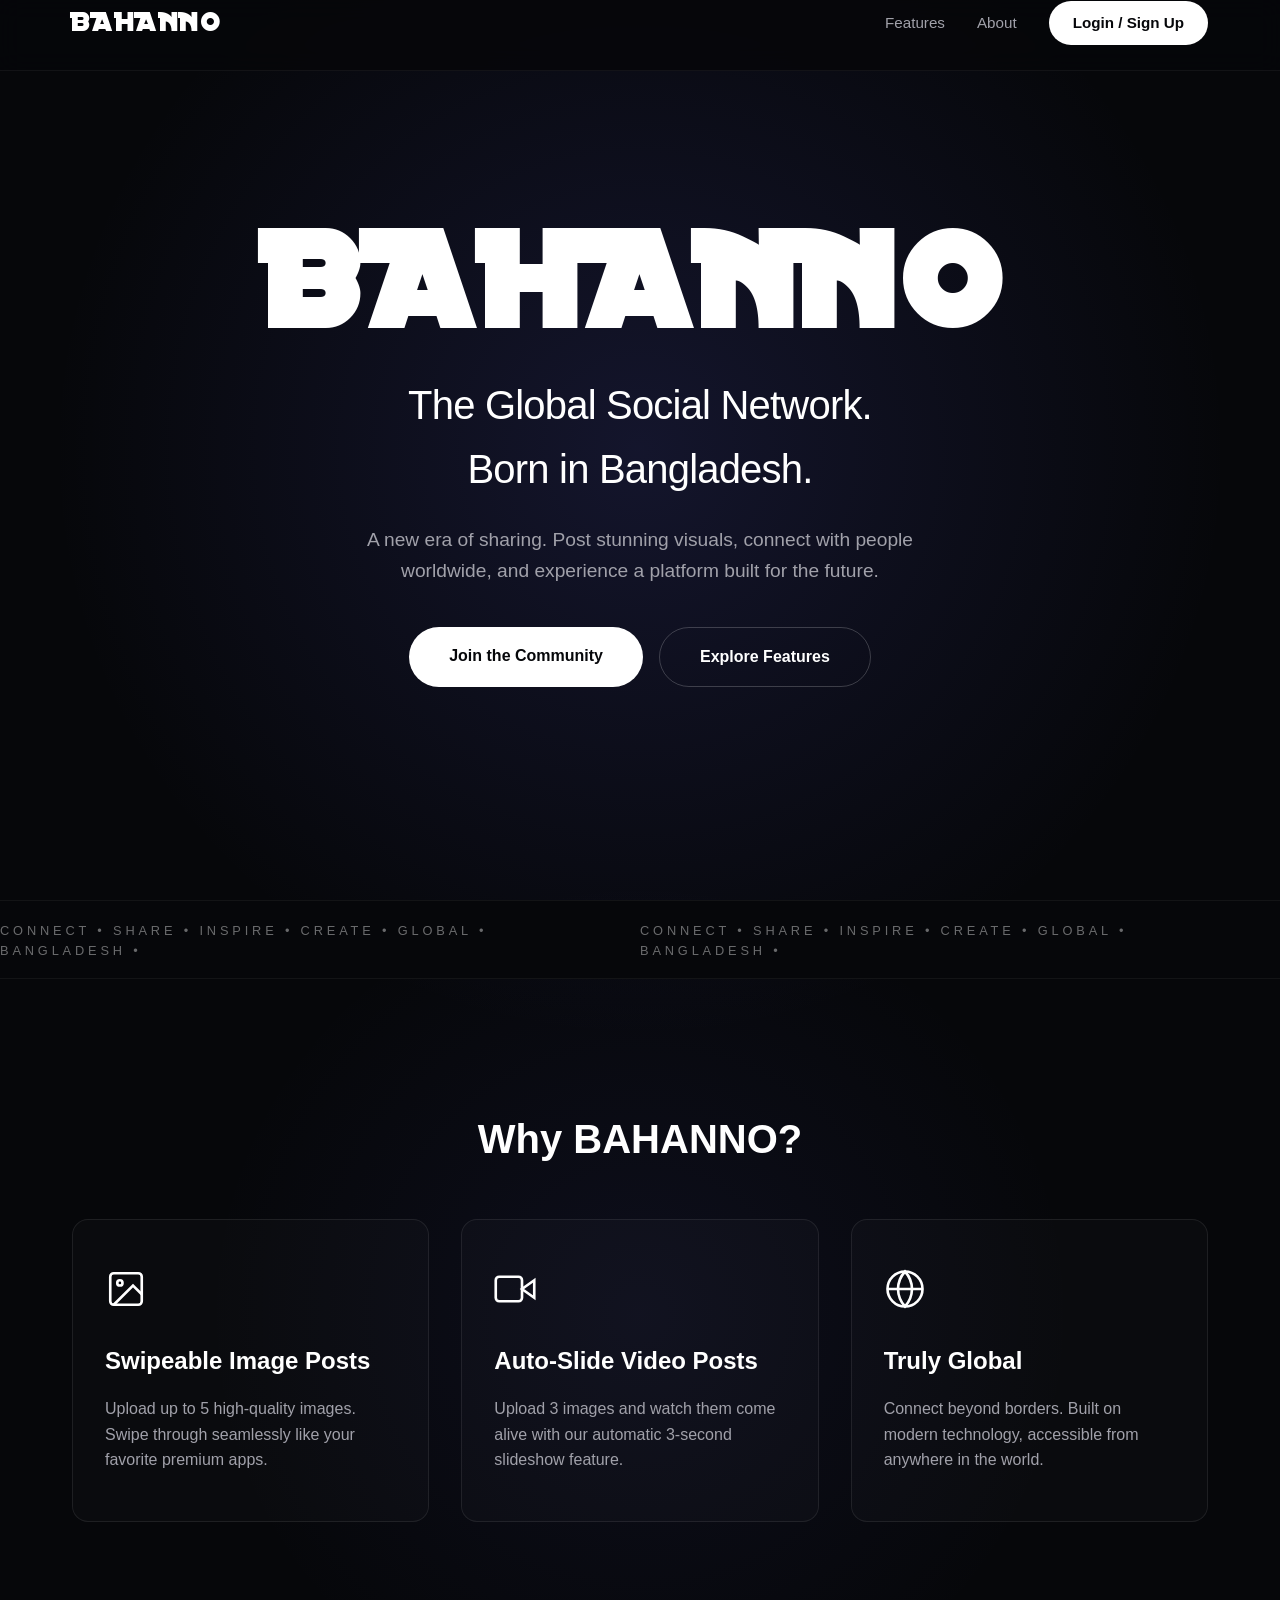
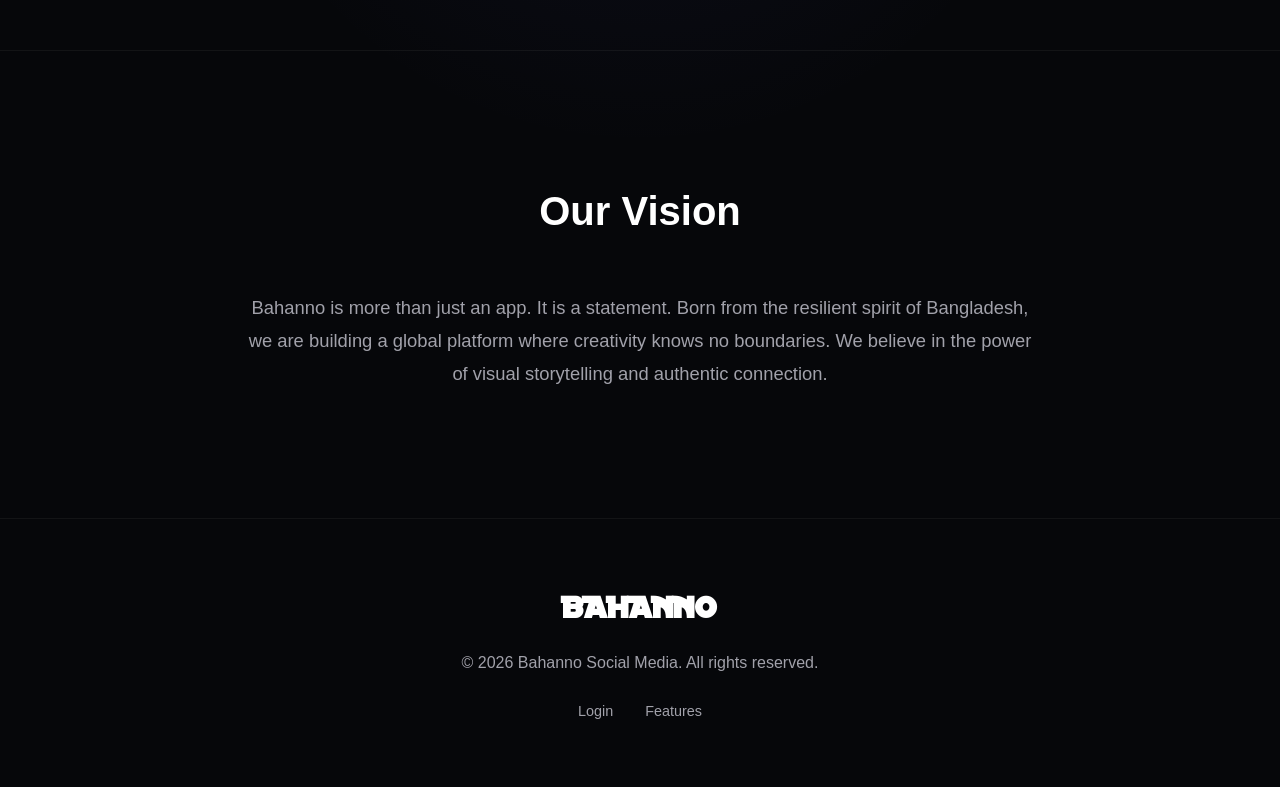
==== commit 8597dbce: "Feat: Turned BAHANNO into a PWA with offline support and native app styles" ====
--- a/index.html
+++ b/index.html
@@ -8,6 +8,23 @@
     <link href="https://api.fontshare.com/v2/css?f[]=clash-display@400,500,600,700&display=swap" rel="stylesheet">
     <link rel="stylesheet" href="style.css">
     <link rel="icon" href="favicon.svg" type="image/svg+xml">
+
+    <link rel="manifest" href="manifest.json">
+    <meta name="theme-color" content="#0A0B10">
+    <meta name="apple-mobile-web-app-capable" content="yes">
+    <meta name="apple-mobile-web-app-status-bar-style" content="black-translucent">
+    <meta name="apple-mobile-web-app-title" content="BAHANNO">
+    
+    <script>
+        if ('serviceWorker' in navigator) {
+            window.addEventListener('load', () => {
+                navigator.serviceWorker.register('./sw.js')
+                .then(reg => console.log('SW registered!'))
+                .catch(err => console.log('SW registration failed', err));
+            });
+        }
+    </script>
+
 </head>
 <body>
 
--- a/style.css
+++ b/style.css
@@ -206,3 +206,1158 @@
     .brand-name { margin-top: 2rem; }
     .hero-buttons { flex-direction: column; }
 }
+
+/* =========================================
+   BOTTOM NAVIGATION BAR
+   ========================================= */
+.bottom-nav {
+    position: fixed;
+    bottom: 0;
+    left: 0;
+    width: 100%;
+    height: 70px;
+    background: rgba(10, 11, 16, 0.85);
+    backdrop-filter: blur(15px);
+    -webkit-backdrop-filter: blur(15px);
+    border-top: 1px solid rgba(255, 255, 255, 0.08);
+    display: flex;
+    justify-content: space-around;
+    align-items: center;
+    z-index: 1000;
+    padding-bottom: env(safe-area-inset-bottom);
+}
+
+.nav-item {
+    display: flex;
+    flex-direction: column;
+    align-items: center;
+    justify-content: center;
+    gap: 4px;
+    color: var(--text-muted);
+    text-decoration: none;
+    font-family: var(--font-body);
+    font-size: 0.75rem;
+    transition: all 0.3s ease;
+    width: 60px;
+}
+
+.nav-item svg {
+    width: 24px;
+    height: 24px;
+    transition: transform 0.3s ease, color 0.3s ease;
+}
+
+.nav-item:hover, .nav-item.active {
+    color: var(--text-main);
+}
+
+.nav-item:hover svg {
+    transform: translateY(-2px);
+}
+
+.nav-item.active svg {
+    color: var(--text-main);
+}
+
+/* Add padding to bottom of feed so posts don't hide behind nav */
+.feed-section {
+    padding-bottom: 100px !important;
+}
+
+/* =========================================
+   LIKE & COMMENT STYLES
+   ========================================= */
+.post-actions-row {
+    display: flex;
+    gap: 1.5rem;
+    margin-top: 1rem;
+    padding-top: 1rem;
+    border-top: 1px solid rgba(255,255,255,0.05);
+}
+
+.action-btn {
+    background: transparent;
+    border: none;
+    color: var(--text-muted);
+    font-family: var(--font-body);
+    font-size: 0.9rem;
+    display: flex;
+    align-items: center;
+    gap: 0.5rem;
+    cursor: pointer;
+    transition: color 0.3s ease;
+}
+
+.action-btn svg {
+    width: 20px;
+    height: 20px;
+    transition: fill 0.3s ease, stroke 0.3s ease;
+}
+
+/* Like Button Active State */
+.like-btn.liked {
+    color: #ef4444; /* Red */
+}
+.like-btn.liked svg {
+    fill: #ef4444;
+    stroke: #ef4444;
+}
+
+/* Comments Section */
+.comments-section {
+    margin-top: 1rem;
+    padding-top: 1rem;
+    border-top: 1px dashed rgba(255,255,255,0.05);
+}
+
+.comments-list {
+    display: flex;
+    flex-direction: column;
+    gap: 0.5rem;
+    margin-bottom: 1rem;
+}
+
+.comment-item {
+    font-size: 0.9rem;
+    color: var(--text-main);
+    background: rgba(255,255,255,0.03);
+    padding: 0.5rem 1rem;
+    border-radius: 20px;
+    width: fit-content;
+    max-width: 90%;
+}
+.comment-item strong {
+    color: var(--text-muted);
+    margin-right: 0.5rem;
+}
+
+.comment-input-wrapper {
+    display: flex;
+    gap: 0.5rem;
+}
+
+.comment-input {
+    flex: 1;
+    background: rgba(255,255,255,0.05);
+    border: 1px solid rgba(255,255,255,0.1);
+    border-radius: 50px;
+    padding: 0.6rem 1rem;
+    color: var(--text-main);
+    font-family: var(--font-body);
+    font-size: 0.9rem;
+    outline: none;
+    transition: border-color 0.3s ease;
+}
+.comment-input:focus {
+    border-color: var(--text-muted);
+}
+
+.send-comment-btn {
+    background: var(--text-main);
+    color: var(--bg-color);
+    border: none;
+    padding: 0 1.2rem;
+    border-radius: 50px;
+    font-weight: 600;
+    cursor: pointer;
+    transition: transform 0.2s ease;
+}
+.send-comment-btn:active {
+    transform: scale(0.95);
+}
+
+/* =========================================
+   PREMIUM POST UI (Like Reference Image)
+   ========================================= */
+.post-card {
+    background: linear-gradient(180deg, #111218 0%, #0A0B10 100%);
+    border: 1px solid rgba(255, 255, 255, 0.08);
+    border-radius: 20px;
+    padding: 1.5rem;
+    margin-bottom: 1.5rem;
+    box-shadow: 0 10px 30px rgba(0,0,0,0.5);
+    transition: transform 0.3s ease;
+}
+.post-card:hover {
+    border-color: rgba(255, 255, 255, 0.15);
+}
+
+/* Header */
+.post-header {
+    display: flex;
+    align-items: center;
+    margin-bottom: 1rem;
+    gap: 12px;
+}
+
+.post-avatar {
+    width: 45px;
+    height: 45px;
+    border-radius: 50%;
+    object-fit: cover;
+    border: 1px solid rgba(255,255,255,0.1);
+}
+
+.post-user-info {
+    display: flex;
+    flex-direction: column;
+    flex-grow: 1;
+}
+
+.name-row {
+    display: flex;
+    align-items: center;
+    gap: 6px;
+}
+
+.name-row strong {
+    color: var(--text-main);
+    font-size: 1rem;
+    font-weight: 600;
+}
+
+.verified-icon {
+    width: 16px;
+    height: 16px;
+}
+
+.post-time {
+    color: var(--text-muted);
+    font-size: 0.8rem;
+    margin-top: 2px;
+}
+
+.more-options {
+    background: transparent;
+    border: none;
+    color: var(--text-muted);
+    font-size: 1.5rem;
+    cursor: pointer;
+    padding: 0 10px;
+}
+
+/* Hashtag Styling */
+.hashtag {
+    color: #f97316; /* Orange like reference */
+    font-weight: 500;
+    cursor: pointer;
+}
+.hashtag:hover {
+    text-decoration: underline;
+}
+
+/* Actions Row */
+.post-actions-row {
+    display: flex;
+    justify-content: space-between;
+    align-items: center;
+    margin-top: 1.2rem;
+    padding-top: 1rem;
+    border-top: 1px solid rgba(255,255,255,0.05);
+}
+
+.stats-left {
+    display: flex;
+    align-items: center;
+    gap: 1.2rem;
+}
+
+.stat-item {
+    display: flex;
+    align-items: center;
+    gap: 0.4rem;
+    color: var(--text-muted);
+    font-size: 0.9rem;
+    font-weight: 500;
+}
+.stat-item svg {
+    width: 18px;
+    height: 18px;
+}
+
+.action-btn {
+    background: transparent;
+    border: none;
+    color: var(--text-muted);
+    display: flex;
+    align-items: center;
+    gap: 0.4rem;
+    font-size: 0.9rem;
+    cursor: pointer;
+    transition: color 0.3s, transform 0.2s;
+}
+.action-btn:hover {
+    color: var(--text-main);
+    transform: scale(1.05);
+}
+.action-btn svg {
+    width: 22px;
+    height: 22px;
+}
+
+/* Liked State */
+.like-btn.liked {
+    color: #ef4444;
+}
+.like-btn.liked svg {
+    fill: #ef4444;
+    stroke: #ef4444;
+}
+
+.post-content {
+    font-size: 1rem;
+    line-height: 1.6;
+    margin-bottom: 1rem;
+}
+
+/* =========================================
+   CREATE POST MODAL STYLES
+   ========================================= */
+.modal-overlay {
+    position: fixed;
+    top: 0; left: 0; width: 100%; height: 100%;
+    background: rgba(0, 0, 0, 0.7);
+    backdrop-filter: blur(8px);
+    -webkit-backdrop-filter: blur(8px);
+    z-index: 2000;
+    display: flex;
+    align-items: center;
+    justify-content: center;
+    opacity: 0;
+    visibility: hidden;
+    transition: all 0.3s ease;
+}
+
+.modal-overlay.active {
+    opacity: 1;
+    visibility: visible;
+}
+
+.modal-content {
+    background: #13141A;
+    width: 100%;
+    max-width: 500px;
+    border-radius: 16px;
+    padding: 2rem;
+    position: relative;
+    border: 1px solid rgba(255, 255, 255, 0.05);
+    transform: translateY(20px);
+    transition: all 0.3s ease;
+    box-shadow: 0 20px 50px rgba(0,0,0,0.8);
+}
+
+.modal-overlay.active .modal-content {
+    transform: translateY(0);
+}
+
+.close-modal {
+    position: absolute;
+    top: 1rem; right: 1.5rem;
+    background: transparent;
+    border: none;
+    color: var(--text-muted);
+    font-size: 1.5rem;
+    cursor: pointer;
+    transition: color 0.3s;
+}
+.close-modal:hover { color: var(--text-main); }
+
+.modal-header h2 {
+    color: var(--text-main);
+    font-size: 1.4rem;
+    margin-bottom: 0.2rem;
+}
+.modal-header p {
+    color: var(--text-muted);
+    font-size: 0.85rem;
+    margin-bottom: 1.5rem;
+}
+
+.form-group { margin-bottom: 1rem; }
+.form-group label {
+    display: block;
+    color: var(--text-main);
+    font-size: 0.9rem;
+    margin-bottom: 0.5rem;
+}
+
+.form-group textarea {
+    width: 100%;
+    background: #1C1D24;
+    border: 1px solid rgba(255,255,255,0.05);
+    border-radius: 8px;
+    padding: 1rem;
+    color: var(--text-main);
+    font-family: var(--font-body);
+    font-size: 1rem;
+    resize: none;
+    min-height: 100px;
+    outline: none;
+}
+.form-group textarea:focus { border-color: rgba(255,255,255,0.2); }
+
+.form-row {
+    display: flex;
+    gap: 1rem;
+}
+.form-group.half { flex: 1; }
+
+.custom-select {
+    width: 100%;
+    background: #1C1D24;
+    border: 1px solid rgba(255,255,255,0.05);
+    border-radius: 8px;
+    padding: 0.8rem 1rem;
+    color: var(--text-main);
+    font-family: var(--font-body);
+    outline: none;
+    appearance: none;
+}
+
+.drag-drop-area {
+    border: 1.5px dashed #2C2D35;
+    border-radius: 12px;
+    padding: 2rem;
+    text-align: center;
+    background: #1C1D24;
+    cursor: pointer;
+    transition: border-color 0.3s;
+    position: relative;
+}
+.drag-drop-area:hover { border-color: var(--accent); }
+
+.drop-content { display: flex; flex-direction: column; align-items: center; gap: 0.5rem; color: var(--text-muted); }
+.drop-content svg { width: 30px; height: 30px; margin-bottom: 0.5rem; }
+.drop-content p { font-size: 0.9rem; margin: 0; }
+.drop-content span { font-size: 0.75rem; opacity: 0.7; }
+
+.preview-container { display: none; gap: 10px; margin-top: 10px; overflow-x: auto; justify-content: center; }
+.preview-thumb { height: 60px; width: 60px; object-fit: cover; border-radius: 6px; border: 1px solid rgba(255,255,255,0.2); }
+
+.modal-footer { margin-top: 2rem; text-align: right; }
+.generate-btn {
+    background: #10B981; /* Green from reference image */
+    color: #fff;
+    border: none;
+    padding: 0.8rem 2rem;
+    border-radius: 8px;
+    font-weight: 600;
+    font-size: 0.95rem;
+    cursor: pointer;
+    transition: all 0.3s ease;
+}
+.generate-btn:hover { background: #059669; transform: translateY(-2px); }
+.generate-btn:disabled { opacity: 0.5; cursor: not-allowed; }
+
+/* =========================================
+   NAV AVATAR STYLE
+   ========================================= */
+.nav-avatar-img {
+    width: 24px;
+    height: 24px;
+    border-radius: 50%;
+    object-fit: cover;
+    border: 1px solid rgba(255,255,255,0.2);
+    transition: border-color 0.3s;
+}
+
+.nav-item.active .nav-avatar-img {
+    border-color: var(--text-main);
+}
+
+/* =========================================
+   PROFILE PAGE STYLES
+   ========================================= */
+.profile-section {
+    padding-top: 80px; /* Space for navbar */
+    padding-bottom: 100px; /* Space for bottom nav */
+    min-height: 100vh;
+}
+
+.profile-container {
+    max-width: 800px;
+}
+
+.profile-header {
+    position: relative;
+    margin-bottom: 4rem;
+}
+
+.cover-photo {
+    width: 100%;
+    height: 200px;
+    background: linear-gradient(135deg, #1e1b4b 0%, #312e81 100%);
+    border-radius: 0 0 20px 20px;
+    position: relative;
+    box-shadow: inset 0 0 50px rgba(0,0,0,0.5);
+}
+
+.profile-avatar-wrapper {
+    position: absolute;
+    bottom: -50px;
+    left: 50%;
+    transform: translateX(-50%);
+    padding: 4px;
+    background: var(--bg-color);
+    border-radius: 50%;
+}
+
+.profile-avatar-large {
+    width: 110px;
+    height: 110px;
+    border-radius: 50%;
+    object-fit: cover;
+    display: block;
+    border: 3px solid rgba(255,255,255,0.1);
+}
+
+.profile-info {
+    text-align: center;
+    margin-bottom: 3rem;
+}
+
+.profile-info h2 {
+    color: var(--text-main);
+    font-size: 1.8rem;
+    font-weight: 600;
+    margin-bottom: 0.2rem;
+}
+
+.profile-info p {
+    color: var(--text-muted);
+    font-size: 1rem;
+    margin-bottom: 1.5rem;
+}
+
+.profile-stats {
+    display: flex;
+    justify-content: center;
+    gap: 2rem;
+}
+
+.stat-box {
+    display: flex;
+    flex-direction: column;
+    align-items: center;
+}
+
+.stat-box strong {
+    color: var(--text-main);
+    font-size: 1.2rem;
+    font-weight: 700;
+}
+
+.stat-box span {
+    color: var(--text-muted);
+    font-size: 0.8rem;
+    text-transform: uppercase;
+    letter-spacing: 0.05em;
+    margin-top: 2px;
+}
+
+/* User Posts Grid */
+.user-posts-section {
+    margin-top: 2rem;
+}
+
+.section-title-small {
+    color: var(--text-main);
+    font-size: 1.2rem;
+    margin-bottom: 1.5rem;
+    padding-bottom: 0.5rem;
+    border-bottom: 1px solid rgba(255,255,255,0.05);
+}
+
+.user-posts-grid {
+    display: grid;
+    grid-template-columns: repeat(3, 1fr);
+    gap: 10px;
+}
+
+.user-post-thumb {
+    aspect-ratio: 1 / 1;
+    border-radius: 8px;
+    overflow: hidden;
+    background: #1c1d24;
+    display: flex;
+    align-items: center;
+    justify-content: center;
+    border: 1px solid rgba(255,255,255,0.05);
+    transition: transform 0.2s ease;
+    cursor: pointer;
+}
+
+.user-post-thumb:hover {
+    transform: scale(1.02);
+    border-color: rgba(255,255,255,0.2);
+}
+
+.user-post-thumb img {
+    width: 100%;
+    height: 100%;
+    object-fit: cover;
+}
+
+.text-post-thumb {
+    padding: 10px;
+    color: var(--text-muted);
+    font-size: 0.8rem;
+    text-align: center;
+    word-break: break-all;
+}
+
+/* Adjust Bottom Nav for profile page */
+.bottom-nav .nav-item.active .nav-avatar-img {
+    border-color: var(--text-main);
+    transform: scale(1.1);
+}
+
+/* =========================================
+   EDIT PROFILE STYLES
+   ========================================= */
+.custom-input {
+    width: 100%;
+    background: #1C1D24;
+    border: 1px solid rgba(255,255,255,0.05);
+    border-radius: 8px;
+    padding: 0.8rem 1rem;
+    color: var(--text-main);
+    font-family: var(--font-body);
+    outline: none;
+    font-size: 1rem;
+}
+.custom-input:focus { border-color: rgba(255,255,255,0.2); }
+
+/* Cover photo gradient */
+.cover-photo {
+    background: linear-gradient(135deg, #1e1b4b 0%, #4c1d95 100%); /* Deep purple */
+}
+
+/* =========================================
+   PREMIUM EDIT PROFILE MODAL STYLES
+   ========================================= */
+.avatar-upload-container {
+    display: flex;
+    flex-direction: column;
+    align-items: center;
+    margin-bottom: 2rem;
+}
+
+.avatar-preview-wrapper {
+    position: relative;
+    width: 100px;
+    height: 100px;
+    border-radius: 50%;
+    overflow: hidden;
+    border: 2px solid rgba(255, 255, 255, 0.1);
+    background: #1C1D24;
+    cursor: pointer;
+    transition: border-color 0.3s ease;
+}
+
+.avatar-preview-wrapper:hover {
+    border-color: var(--accent);
+}
+
+.avatar-preview-wrapper img {
+    width: 100%;
+    height: 100%;
+    object-fit: cover;
+}
+
+.camera-icon-overlay {
+    position: absolute;
+    bottom: 0; left: 0; width: 100%; height: 40%;
+    background: rgba(0, 0, 0, 0.6);
+    display: flex;
+    align-items: center;
+    justify-content: center;
+    opacity: 0;
+    transition: opacity 0.3s ease;
+    cursor: pointer;
+}
+
+.avatar-preview-wrapper:hover .camera-icon-overlay {
+    opacity: 1;
+}
+
+.upload-hint {
+    margin-top: 0.8rem;
+    font-size: 0.8rem;
+    color: var(--accent);
+    cursor: pointer;
+}
+
+.label-row {
+    display: flex;
+    justify-content: space-between;
+    align-items: center;
+    margin-bottom: 0.5rem;
+}
+
+.label-row label {
+    margin-bottom: 0 !important; /* Override default label margin */
+}
+
+#bio-count {
+    font-size: 0.75rem;
+    color: var(--text-muted);
+}
+
+/* =========================================
+   SEARCH PAGE STYLES
+   ========================================= */
+.search-container {
+    margin-bottom: 2rem;
+}
+
+.search-input {
+    width: 100%;
+    background: rgba(255,255,255,0.03);
+    border: 1px solid rgba(255,255,255,0.1);
+    border-radius: 50px;
+    padding: 1rem 1.5rem;
+    color: var(--text-main);
+    font-family: var(--font-body);
+    font-size: 1rem;
+    outline: none;
+    transition: border-color 0.3s;
+}
+.search-input:focus {
+    border-color: var(--text-muted);
+}
+
+.search-results {
+    display: flex;
+    flex-direction: column;
+    gap: 0.8rem;
+}
+
+.search-user-card {
+    display: flex;
+    align-items: center;
+    background: rgba(255,255,255,0.02);
+    border: 1px solid rgba(255,255,255,0.05);
+    padding: 1rem;
+    border-radius: 12px;
+    text-decoration: none;
+    transition: background 0.3s, border-color 0.3s;
+}
+.search-user-card:hover {
+    background: rgba(255,255,255,0.05);
+    border-color: rgba(255,255,255,0.1);
+}
+
+.search-avatar {
+    width: 50px;
+    height: 50px;
+    border-radius: 50%;
+    margin-right: 1rem;
+}
+
+.search-user-info {
+    display: flex;
+    flex-direction: column;
+    flex-grow: 1;
+}
+.search-user-info strong {
+    color: var(--text-main);
+    font-size: 1rem;
+}
+.search-user-info span {
+    color: var(--text-muted);
+    font-size: 0.85rem;
+}
+
+.follow-btn-small {
+    background: var(--text-main);
+    color: var(--bg-color);
+    border: none;
+    padding: 0.5rem 1rem;
+    border-radius: 50px;
+    font-weight: 600;
+    font-size: 0.8rem;
+    cursor: pointer;
+}
+
+/* =========================================
+   TOP NAV SEARCH ICON STYLE
+   ========================================= */
+.nav-icon-btn svg {
+    width: 22px;
+    height: 22px;
+    transition: transform 0.2s ease, color 0.2s ease;
+}
+
+.nav-icon-btn:hover svg {
+    color: var(--text-main) !important;
+    transform: scale(1.1);
+}
+
+/* =========================================
+   CHAT & MESSAGING STYLES
+   ========================================= */
+.chat-header { margin-bottom: 1.5rem; }
+
+.chat-list { display: flex; flex-direction: column; gap: 0.5rem; }
+
+.chat-list-item {
+    display: flex;
+    align-items: center;
+    padding: 1rem;
+    background: rgba(255,255,255,0.02);
+    border: 1px solid rgba(255,255,255,0.05);
+    border-radius: 12px;
+    text-decoration: none;
+    transition: background 0.3s;
+}
+.chat-list-item:hover { background: rgba(255,255,255,0.05); }
+
+.chat-avatar {
+    width: 50px; height: 50px;
+    border-radius: 50%;
+    margin-right: 1rem;
+}
+
+.chat-info { flex-grow: 1; }
+.chat-name-row {
+    display: flex; justify-content: space-between; align-items: center;
+    margin-bottom: 0.3rem;
+}
+.chat-name-row strong { color: var(--text-main); font-size: 1rem; }
+.chat-time { color: var(--text-muted); font-size: 0.75rem; }
+.chat-preview { color: var(--text-muted); font-size: 0.85rem; margin: 0; white-space: nowrap; overflow: hidden; text-overflow: ellipsis; max-width: 200px; }
+
+/* Chat Room */
+.chat-room-section {
+    display: flex;
+    flex-direction: column;
+    height: calc(100vh - 80px); /* Full height minus navbar */
+    padding-top: 80px; /* Navbar height */
+    max-width: 800px;
+    margin: 0 auto;
+}
+
+.chat-messages {
+    flex-grow: 1;
+    overflow-y: auto;
+    padding: 1.5rem 1rem;
+    display: flex;
+    flex-direction: column;
+    gap: 1rem;
+}
+
+.message-bubble {
+    max-width: 75%;
+    padding: 0.8rem 1.2rem;
+    border-radius: 18px;
+    font-size: 0.95rem;
+    line-height: 1.4;
+    word-wrap: break-word;
+}
+
+.my-message {
+    background: var(--text-main);
+    color: var(--bg-color);
+    align-self: flex-end;
+    border-bottom-right-radius: 4px;
+}
+
+.their-message {
+    background: #1C1D24;
+    color: var(--text-main);
+    align-self: flex-start;
+    border-bottom-left-radius: 4px;
+    border: 1px solid rgba(255,255,255,0.05);
+}
+
+.chat-input-area {
+    display: flex;
+    gap: 10px;
+    padding: 1rem;
+    background: var(--bg-color);
+    border-top: 1px solid rgba(255,255,255,0.05);
+}
+
+#chat-input {
+    flex-grow: 1;
+    background: #1C1D24;
+    border: 1px solid rgba(255,255,255,0.1);
+    border-radius: 50px;
+    padding: 0.8rem 1.2rem;
+    color: var(--text-main);
+    font-family: var(--font-body);
+    outline: none;
+}
+#chat-input:focus { border-color: var(--text-muted); }
+
+#send-msg-btn {
+    background: var(--text-main);
+    color: var(--bg-color);
+    border: none;
+    width: 45px; height: 45px;
+    border-radius: 50%;
+    display: flex; align-items: center; justify-content: center;
+    cursor: pointer;
+    transition: transform 0.2s;
+}
+#send-msg-btn:hover { transform: scale(1.05); }
+#send-msg-btn svg { width: 20px; height: 20px; margin-left: -3px; }
+
+/* =========================================
+   POST OPTIONS DROPDOWN
+   ========================================= */
+.post-options {
+    position: relative;
+}
+
+.more-options {
+    background: transparent;
+    border: none;
+    color: var(--text-muted);
+    font-size: 1.5rem;
+    cursor: pointer;
+    padding: 0 10px;
+    transition: color 0.2s;
+}
+.more-options:hover {
+    color: var(--text-main);
+}
+
+.dropdown-menu {
+    display: none;
+    position: absolute;
+    top: 100%;
+    right: 0;
+    background: #1C1D24;
+    border: 1px solid rgba(255,255,255,0.1);
+    border-radius: 8px;
+    box-shadow: 0 10px 25px rgba(0,0,0,0.5);
+    min-width: 150px;
+    z-index: 100;
+    overflow: hidden;
+}
+
+.dropdown-item {
+    display: block;
+    width: 100%;
+    padding: 0.8rem 1.2rem;
+    text-align: left;
+    background: transparent;
+    border: none;
+    color: var(--text-main);
+    font-family: var(--font-body);
+    font-size: 0.9rem;
+    cursor: pointer;
+    transition: background 0.2s;
+}
+
+.dropdown-item:hover {
+    background: rgba(255,255,255,0.05);
+}
+
+.delete-btn {
+    color: #ef4444; /* Red */
+}
+.report-btn {
+    color: #facc15; /* Yellow */
+}
+
+/* =========================================
+   TOP NAV SETTINGS ICON
+   ========================================= */
+.nav-icon-btn {
+    display: flex;
+    align-items: center;
+    justify-content: center;
+    transition: transform 0.3s ease;
+}
+
+.nav-icon-btn:hover {
+    transform: rotate(90deg);
+}
+
+.nav-icon-btn svg {
+    transition: stroke 0.3s ease;
+}
+
+.nav-icon-btn:hover svg {
+    stroke: #a1a1aa;
+}
+
+/* =========================================
+   SKELETON LOADING (Shimmer Effect)
+   ========================================= */
+.skeleton-card {
+    background: #111218;
+    border: 1px solid rgba(255,255,255,0.05);
+    border-radius: 20px;
+    padding: 1.5rem;
+    margin-bottom: 1.5rem;
+}
+.skeleton-header { display: flex; align-items: center; gap: 12px; margin-bottom: 1rem; }
+.skeleton-avatar { width: 45px; height: 45px; border-radius: 50%; background: #1C1D24; }
+.skeleton-text { height: 14px; background: #1C1D24; border-radius: 4px; margin-bottom: 8px; }
+.skeleton-image { width: 100%; height: 300px; background: #1C1D24; border-radius: 12px; margin-top: 1rem; }
+.skeleton-anim {
+    background: linear-gradient(90deg, #1C1D24 25%, #2A2C35 50%, #1C1D24 75%);
+    background-size: 200% 100%;
+    animation: shimmer 1.5s infinite;
+}
+@keyframes shimmer {
+    0% { background-position: 200% 0; }
+    100% { background-position: -200% 0; }
+}
+
+/* =========================================
+   SAVE & SHARE BUTTON STYLES
+   ========================================= */
+.action-btn.saved svg {
+    fill: #facc15; /* Yellow for bookmark */
+    stroke: #facc15;
+}
+.action-btn.saved {
+    color: #facc15;
+}
+
+/* =========================================
+   EXPLORE PAGE STYLES
+   ========================================= */
+.suggested-users-list {
+    display: flex;
+    flex-direction: column;
+    gap: 0.8rem;
+    margin-bottom: 1rem;
+}
+
+.explore-grid {
+    display: grid;
+    grid-template-columns: repeat(3, 1fr);
+    gap: 5px;
+    margin-top: 1rem;
+}
+
+.explore-post-thumb {
+    aspect-ratio: 1 / 1;
+    border-radius: 4px;
+    overflow: hidden;
+    background: #1C1D24;
+    display: flex;
+    align-items: center;
+    justify-content: center;
+    text-decoration: none;
+    transition: opacity 0.2s ease;
+    position: relative;
+}
+
+.explore-post-thumb:hover {
+    opacity: 0.8;
+}
+
+.explore-post-thumb img {
+    width: 100%;
+    height: 100%;
+    object-fit: cover;
+}
+
+.explore-post-thumb .text-post-thumb {
+    padding: 10px;
+    color: var(--text-muted);
+    font-size: 0.75rem;
+    text-align: center;
+    font-weight: 500;
+}
+
+/* =========================================
+   PREMIUM TOAST NOTIFICATIONS
+   ========================================= */
+.toast-container {
+    position: fixed;
+    top: 20px;
+    left: 50%;
+    transform: translateX(-50%);
+    z-index: 9999;
+    display: flex;
+    flex-direction: column;
+    gap: 10px;
+    pointer-events: none;
+}
+
+.toast {
+    background: rgba(28, 29, 36, 0.95);
+    backdrop-filter: blur(10px);
+    -webkit-backdrop-filter: blur(10px);
+    color: var(--text-main);
+    padding: 12px 24px;
+    border-radius: 50px;
+    font-size: 0.9rem;
+    font-weight: 500;
+    box-shadow: 0 10px 30px rgba(0,0,0,0.5);
+    border: 1px solid rgba(255,255,255,0.1);
+    animation: slideDown 0.3s ease forwards;
+    display: flex;
+    align-items: center;
+    gap: 10px;
+}
+
+.toast.success { border-color: rgba(74, 222, 128, 0.3); }
+.toast.error { border-color: rgba(248, 113, 113, 0.3); }
+
+@keyframes slideDown {
+    from { opacity: 0; transform: translateY(-20px); }
+    to { opacity: 1; transform: translateY(0); }
+}
+@keyframes fadeOut {
+    to { opacity: 0; transform: translateY(-20px); }
+}
+
+/* =========================================
+   DOUBLE TAP LIKE ANIMATION
+   ========================================= */
+.heart-anim {
+    position: absolute;
+    top: 50%; left: 50%;
+    transform: translate(-50%, -50%) scale(0);
+    color: #ef4444;
+    pointer-events: none;
+    z-index: 10;
+    animation: popHeart 0.8s ease forwards;
+    filter: drop-shadow(0 0 10px rgba(239,68,68,0.5));
+}
+
+@keyframes popHeart {
+    0% { transform: translate(-50%, -50%) scale(0); opacity: 0; }
+    50% { transform: translate(-50%, -50%) scale(1.2); opacity: 1; }
+    100% { transform: translate(-50%, -50%) scale(1); opacity: 0; }
+}
+
+.post-media-wrapper {
+    position: relative;
+    cursor: pointer;
+    width: 100%;
+    overflow: hidden;
+    border-radius: 12px;
+}
+
+/* =========================================
+   NATIVE APP STYLE (PWA TOUCH)
+   ========================================= */
+html, body {
+    overscroll-behavior-y: none; /* Disable pull-to-refresh */
+    -webkit-tap-highlight-color: transparent; /* Remove blue highlight on tap */
+    touch-action: pan-y; /* Allow vertical scroll but prevent horizontal bounce */
+}
+
+/* Prevent text selection in UI elements to feel like an app */
+.navbar, .bottom-nav, .post-header, .post-actions-row, .modal-header, .chat-header {
+    user-select: none;
+    -webkit-user-select: none;
+}
+
+/* iOS Safe Area (For iPhone Notch) */
+.navbar {
+    padding-top: env(safe-area-inset-top) !important;
+}
+.bottom-nav {
+    padding-bottom: env(safe-area-inset-bottom) !important;
+}
